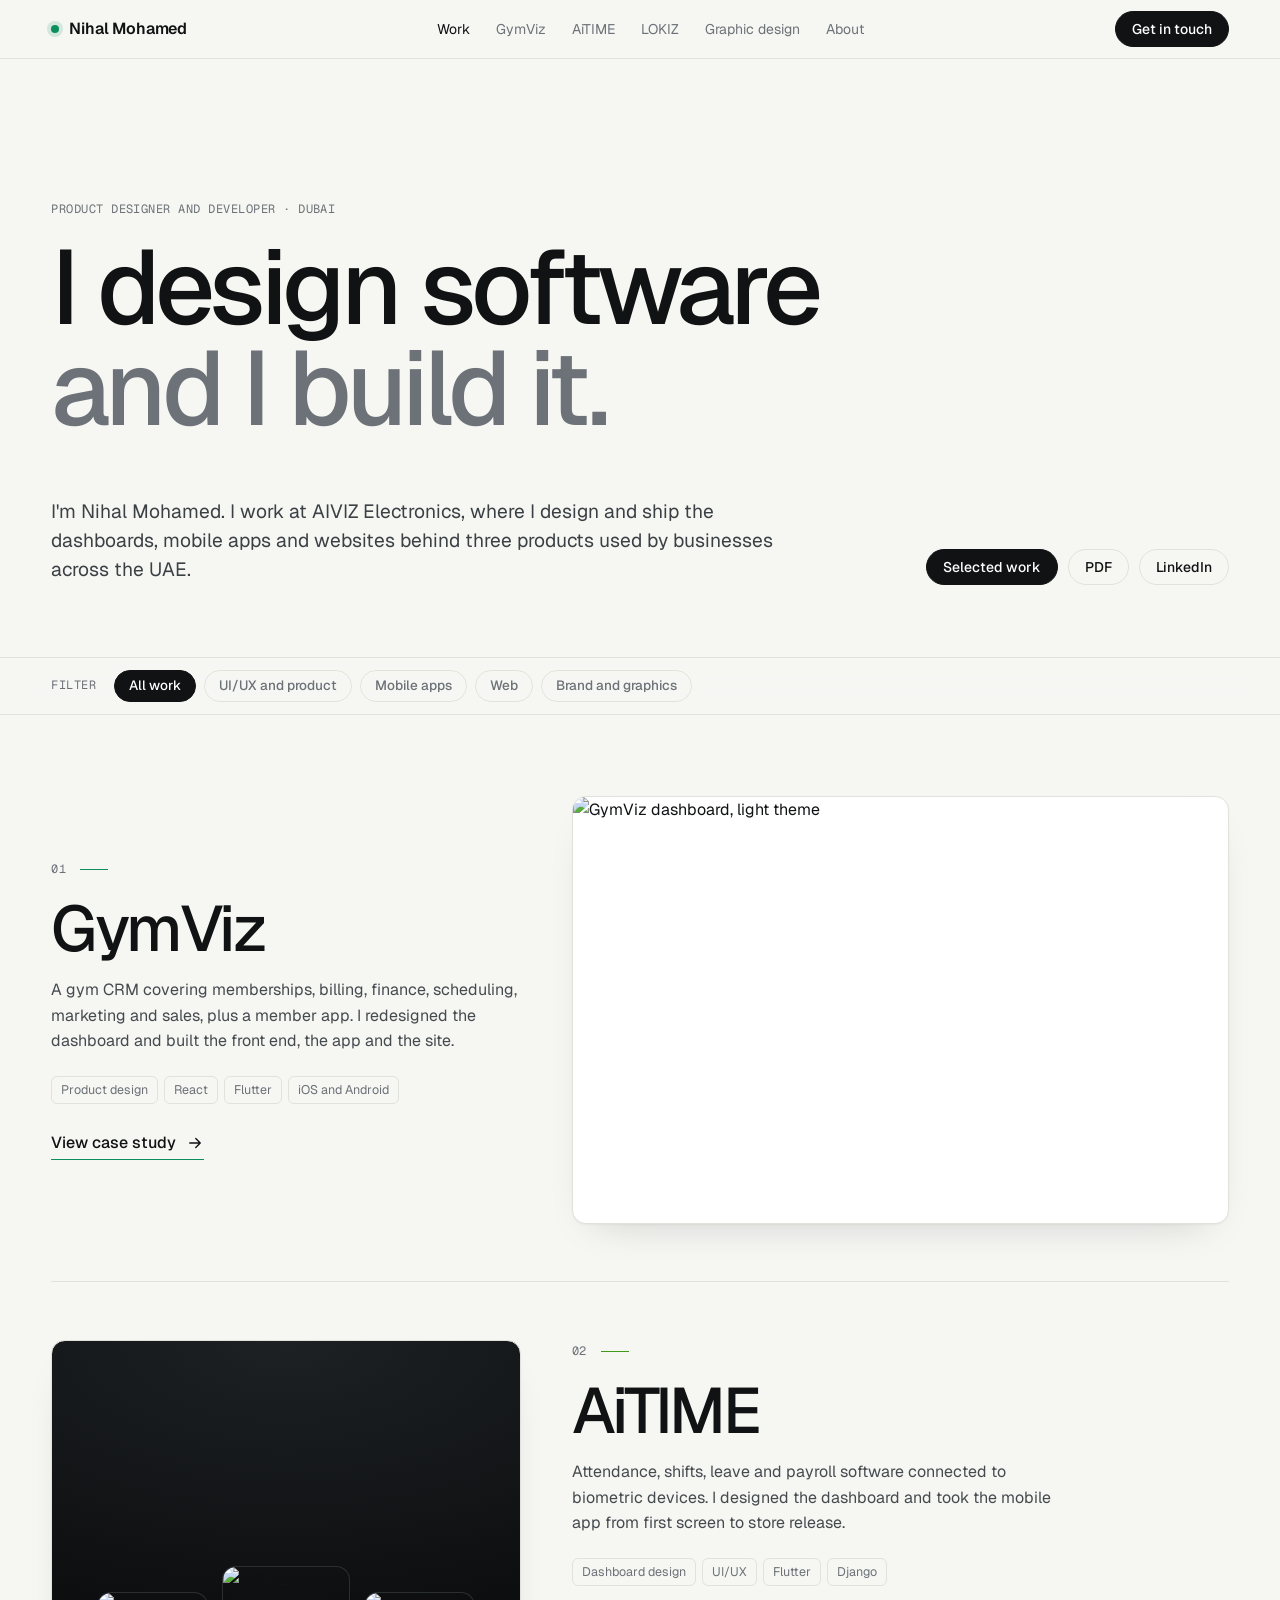
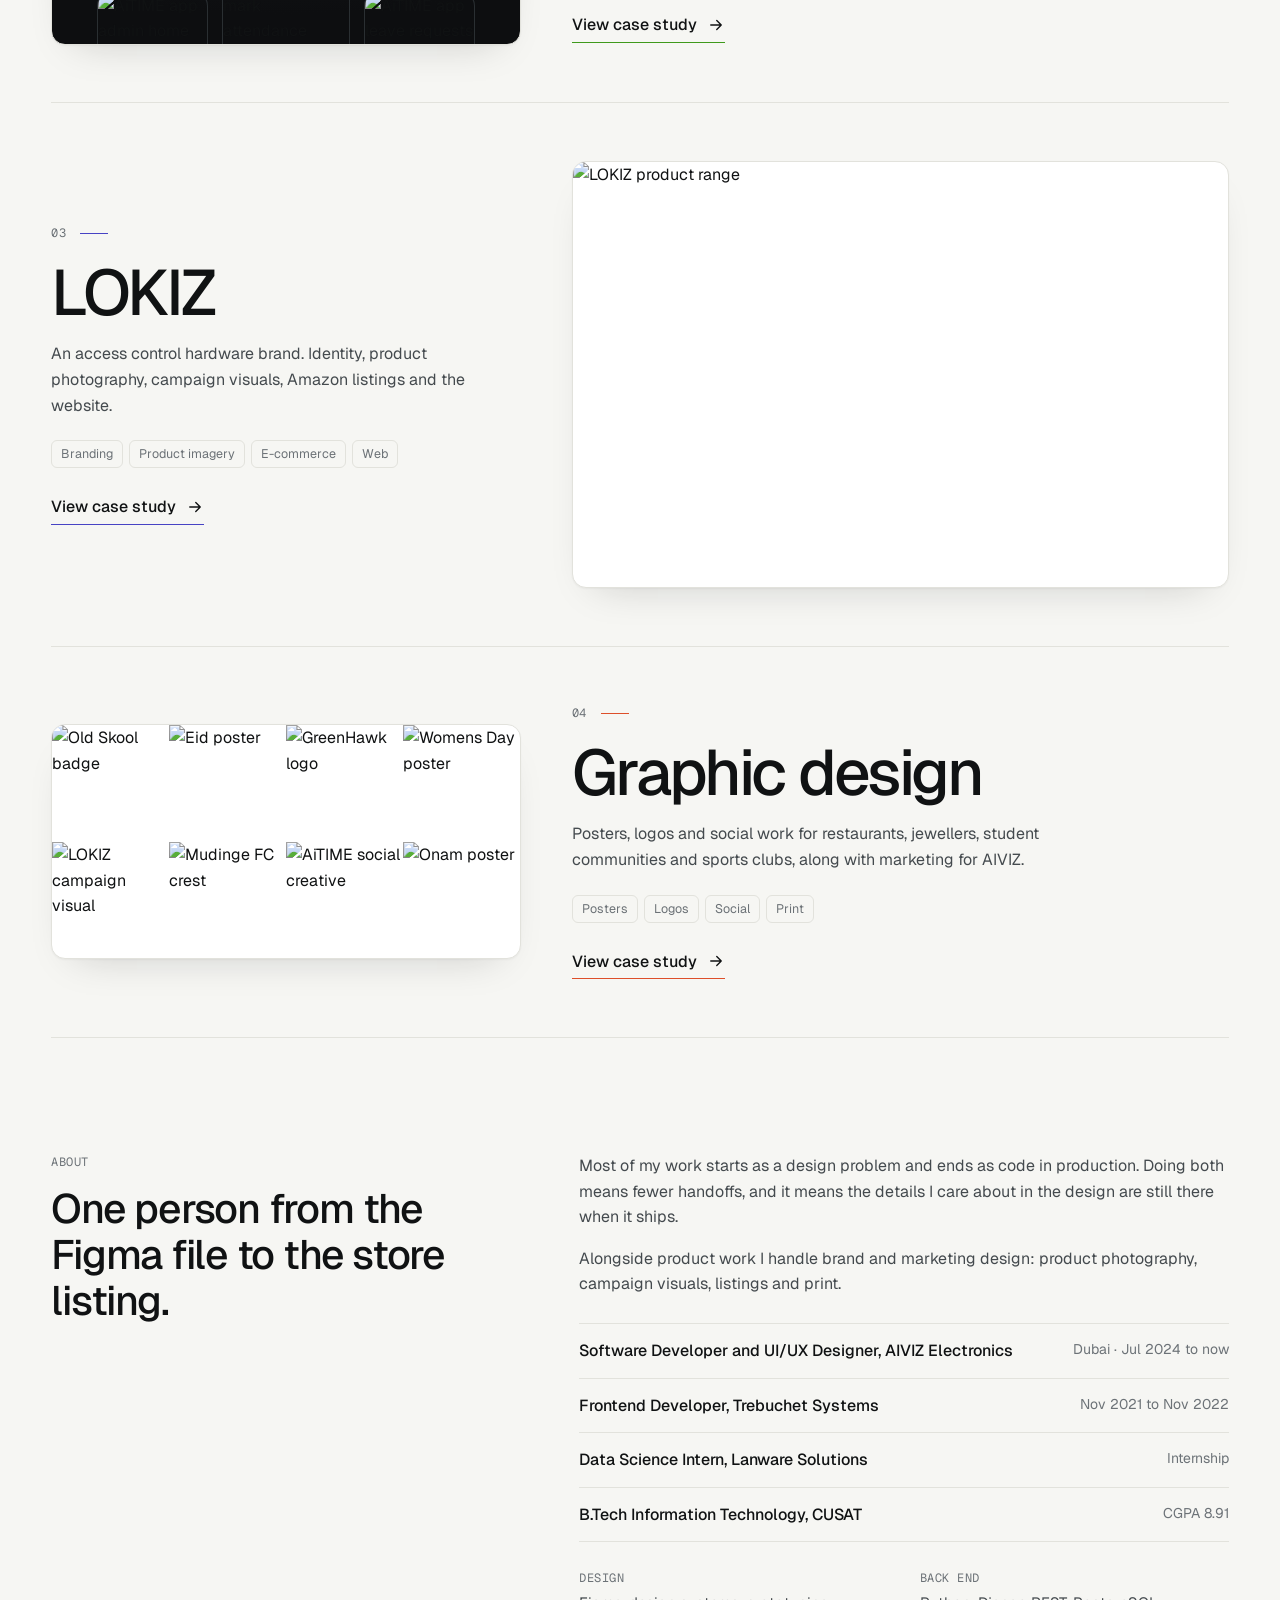
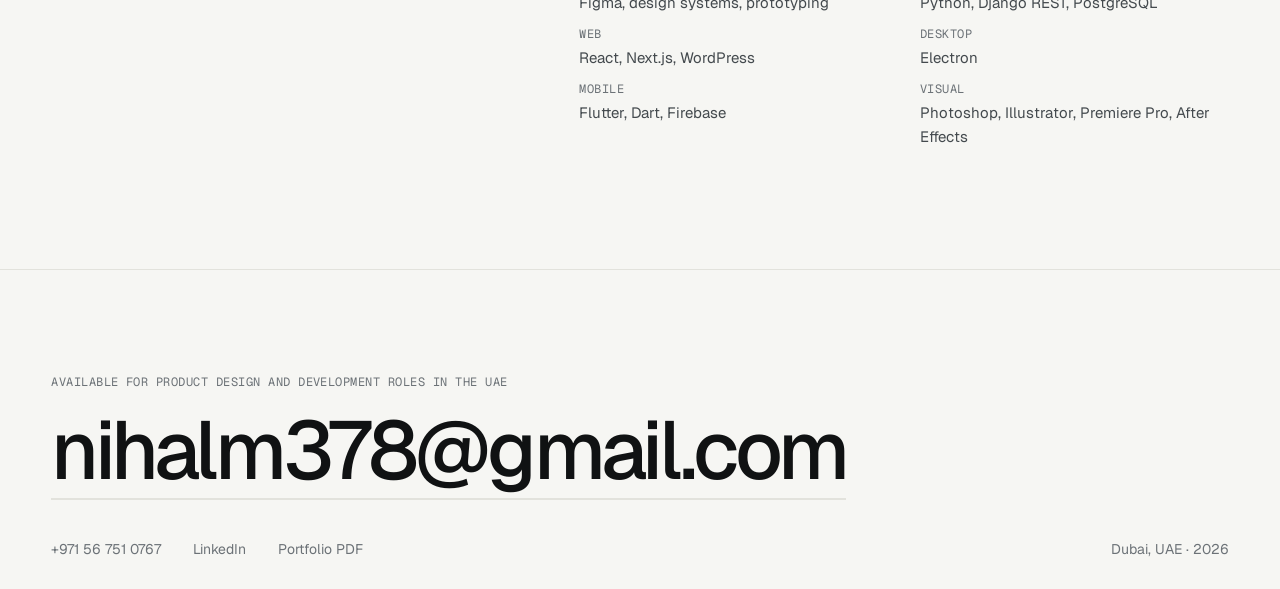
==== index.html @ e1b4756c "Add files via upload" ====
<!doctype html>
<html lang="en">
<head>
<meta charset="utf-8">
<meta name="viewport" content="width=device-width, initial-scale=1, viewport-fit=cover">
<title>Nihal Mohamed | Product designer and developer, Dubai</title>
<meta name="description" content="Nihal Mohamed designs and builds software in Dubai: web dashboards, mobile apps on the App Store and Google Play, websites and brand design.">
<meta name="theme-color" content="#f6f6f3">
<meta property="og:type" content="website">
<meta property="og:title" content="Nihal Mohamed | Product designer and developer, Dubai">
<meta property="og:description" content="Nihal Mohamed designs and builds software in Dubai: web dashboards, mobile apps on the App Store and Google Play, websites and brand design.">
<meta property="og:image" content="https://nihal-mohamed.netlify.app/img/gymviz-dashboard-dark.jpg">
<meta name="twitter:card" content="summary_large_image">
<link rel="icon" href="data:image/svg+xml,%3Csvg xmlns='http://www.w3.org/2000/svg' viewBox='0 0 32 32'%3E%3Crect width='32' height='32' rx='8' fill='%230b0c0d'/%3E%3Ccircle cx='16' cy='16' r='6' fill='%232fd08a'/%3E%3C/svg%3E">
<link rel="preconnect" href="https://fonts.googleapis.com">
<link rel="preconnect" href="https://fonts.gstatic.com" crossorigin>
<link href="https://fonts.googleapis.com/css2?family=Geist:wght@400;500;600&family=Geist+Mono:wght@400;500&display=swap" rel="stylesheet">
<link rel="stylesheet" href="style.css">
<style>:root{--pc:#0c8f5c}</style>
</head>
<body>
<header class="nav"><div class="wrap">
 <a class="me" href="index.html"><span class="dot"></span>Nihal Mohamed</a>
 <ul><li><a href="index.html" aria-current="page">Work</a></li><li><a href="gymviz.html">GymViz</a></li><li><a href="aitime.html">AiTIME</a></li><li><a href="lokiz.html">LOKIZ</a></li><li><a href="studio.html">Graphic design</a></li><li><a href="index.html#about">About</a></li></ul>
 <a class="pill solid" href="mailto:nihalm378@gmail.com">Get in touch</a>
</div></header>
<main>
<div class="wrap">
<section class="hero">
 <div class="mono">Product designer and developer · Dubai</div>
 <h1>I design software <span>and I build it.</span></h1>
 <div class="sub">
  <p>I'm Nihal Mohamed. I work at AIVIZ Electronics, where I design and ship the dashboards, mobile apps and websites behind three products used by businesses across the UAE.</p>
  <div class="cta"><a class="pill solid" href="#work">Selected work</a><a class="pill" href="Nihal_Mohamed_Portfolio.pdf">PDF</a><a class="pill" href="https://www.linkedin.com/in/nihal-mohamed-035715173" target="_blank" rel="noopener">LinkedIn</a></div>
 </div>
</section>
</div>
<div class="bar" id="work"><div class="wrap">
 <span class="mono">Filter</span>
 <button class="chip" data-f="all" aria-pressed="true">All work</button>
 <button class="chip" data-f="uiux" aria-pressed="false">UI/UX and product</button>
 <button class="chip" data-f="mobile" aria-pressed="false">Mobile apps</button>
 <button class="chip" data-f="web" aria-pressed="false">Web</button>
 <button class="chip" data-f="brand" aria-pressed="false">Brand and graphics</button>
</div></div>
<div class="wrap work">
<article class="proj rv" data-roles="uiux mobile web" style="--pc:#0c8f5c">
 <div class="txt">
  <div class="n"><span class="mono">01</span><i></i></div>
  <h2><a href="gymviz.html">GymViz</a></h2>
  <p>A gym CRM covering memberships, billing, finance, scheduling, marketing and sales, plus a member app. I redesigned the dashboard and built the front end, the app and the site.</p>
  <ul class="tags"><li>Product design</li><li>React</li><li>Flutter</li><li>iOS and Android</li></ul>
  <a class="go" href="gymviz.html">View case study <svg width="18" height="18" viewBox="0 0 24 24" fill="none" stroke="currentColor" stroke-width="1.8" stroke-linecap="round" stroke-linejoin="round" aria-hidden="true"><path d="M5 12h14M13 6l6 6-6 6"/></svg></a>
 </div>
 <a href="gymviz.html" aria-label="GymViz case study"><div class="thumb"><img src="img/gymviz-dashboard-light.jpg" alt="GymViz dashboard, light theme" loading="eager"></div></a>
</article>
<article class="proj rv" data-roles="uiux mobile web" style="--pc:#3f9a1c">
 <div class="txt">
  <div class="n"><span class="mono">02</span><i></i></div>
  <h2><a href="aitime.html">AiTIME</a></h2>
  <p>Attendance, shifts, leave and payroll software connected to biometric devices. I designed the dashboard and took the mobile app from first screen to store release.</p>
  <ul class="tags"><li>Dashboard design</li><li>UI/UX</li><li>Flutter</li><li>Django</li></ul>
  <a class="go" href="aitime.html">View case study <svg width="18" height="18" viewBox="0 0 24 24" fill="none" stroke="currentColor" stroke-width="1.8" stroke-linecap="round" stroke-linejoin="round" aria-hidden="true"><path d="M5 12h14M13 6l6 6-6 6"/></svg></a>
 </div>
 <a href="aitime.html" aria-label="AiTIME case study"><div class="thumb fan"><img src="img/aitime-app-home.jpg" alt="AiTIME app admin home" loading="lazy"><img src="img/aitime-app-punch.jpg" alt="AiTIME app mark attendance" loading="lazy"><img src="img/aitime-app-leave.jpg" alt="AiTIME app leave requests" loading="lazy"></div></a>
</article>
<article class="proj rv" data-roles="brand web" style="--pc:#4743c4">
 <div class="txt">
  <div class="n"><span class="mono">03</span><i></i></div>
  <h2><a href="lokiz.html">LOKIZ</a></h2>
  <p>An access control hardware brand. Identity, product photography, campaign visuals, Amazon listings and the website.</p>
  <ul class="tags"><li>Branding</li><li>Product imagery</li><li>E-commerce</li><li>Web</li></ul>
  <a class="go" href="lokiz.html">View case study <svg width="18" height="18" viewBox="0 0 24 24" fill="none" stroke="currentColor" stroke-width="1.8" stroke-linecap="round" stroke-linejoin="round" aria-hidden="true"><path d="M5 12h14M13 6l6 6-6 6"/></svg></a>
 </div>
 <a href="lokiz.html" aria-label="LOKIZ case study"><div class="thumb"><img src="img/lokiz-range.jpg" alt="LOKIZ product range" loading="lazy" style="object-position:center"></div></a>
</article>
<article class="proj rv" data-roles="brand" style="--pc:#dd4f2a">
 <div class="txt">
  <div class="n"><span class="mono">04</span><i></i></div>
  <h2><a href="studio.html">Graphic design</a></h2>
  <p>Posters, logos and social work for restaurants, jewellers, student communities and sports clubs, along with marketing for AIVIZ.</p>
  <ul class="tags"><li>Posters</li><li>Logos</li><li>Social</li><li>Print</li></ul>
  <a class="go" href="studio.html">View case study <svg width="18" height="18" viewBox="0 0 24 24" fill="none" stroke="currentColor" stroke-width="1.8" stroke-linecap="round" stroke-linejoin="round" aria-hidden="true"><path d="M5 12h14M13 6l6 6-6 6"/></svg></a>
 </div>
 <a href="studio.html" aria-label="Graphic design case study"><div class="thumb mosaic"><img src="img/p-oldskool.jpg" alt="Old Skool badge" loading="lazy"><img src="img/p-eid-broast.jpg" alt="Eid poster" loading="lazy"><img src="img/p-greenhawk.jpg" alt="GreenHawk logo" loading="lazy"><img src="img/p-womensday.jpg" alt="Womens Day poster" loading="lazy"><img src="img/p-lokiz-nextgen.jpg" alt="LOKIZ campaign visual" loading="lazy"><img src="img/p-mudinge.jpg" alt="Mudinge FC crest" loading="lazy"><img src="img/p-aitime-trend.jpg" alt="AiTIME social creative" loading="lazy"><img src="img/p-onam.jpg" alt="Onam poster" loading="lazy"></div></a>
</article>
</div>
<div class="wrap">
<section class="about" id="about">
 <div class="rv"><div class="mono">About</div><h3>One person from the Figma file to the store listing.</h3></div>
 <div class="rv">
  <p>Most of my work starts as a design problem and ends as code in production. Doing both means fewer handoffs, and it means the details I care about in the design are still there when it ships.</p>
  <p>Alongside product work I handle brand and marketing design: product photography, campaign visuals, listings and print.</p>
  <ul class="rows">
   <li><b>Software Developer and UI/UX Designer, AIVIZ Electronics</b><span>Dubai · Jul 2024 to now</span></li>
   <li><b>Frontend Developer, Trebuchet Systems</b><span>Nov 2021 to Nov 2022</span></li>
   <li><b>Data Science Intern, Lanware Solutions</b><span>Internship</span></li>
   <li><b>B.Tech Information Technology, CUSAT</b><span>CGPA 8.91</span></li>
  </ul>
  <ul class="stack">
   <li><span class="mono">Design</span>Figma, design systems, prototyping</li>
   <li><span class="mono">Web</span>React, Next.js, WordPress</li>
   <li><span class="mono">Mobile</span>Flutter, Dart, Firebase</li>
   <li><span class="mono">Back end</span>Python, Django REST, PostgreSQL</li>
   <li><span class="mono">Desktop</span>Electron</li>
   <li><span class="mono">Visual</span>Photoshop, Illustrator, Premiere Pro, After Effects</li>
  </ul>
 </div>
</section>
</div>
</main>
<footer class="foot" id="contact"><div class="wrap">
 <div class="mono">Available for product design and development roles in the UAE</div>
 <p style="margin:18px 0 0"><a class="big" href="mailto:nihalm378@gmail.com">nihalm378@gmail.com</a></p>
 <div class="meta">
  <a href="tel:+971567510767">+971 56 751 0767</a>
  <a href="https://www.linkedin.com/in/nihal-mohamed-035715173" target="_blank" rel="noopener">LinkedIn</a>
  <a href="Nihal_Mohamed_Portfolio.pdf">Portfolio PDF</a>
  <span>Dubai, UAE · <span id="yr">2026</span></span>
 </div>
</div></footer>
<script src="main.js" defer></script>
</body>
</html>
---- style.css ----
:root{--bg:#f6f6f3;--bg2:#ffffff;--line:#e2e2dc;--ink:#101213;--mute:#6c7277;--acc:#0c8f5c;--r:14px;--pad:clamp(18px,4vw,56px)}
*{box-sizing:border-box}
html{scroll-behavior:smooth;-webkit-text-size-adjust:100%}
body{margin:0;background:var(--bg);color:var(--ink);font:400 16px/1.6 "Geist",Inter,system-ui,-apple-system,"Segoe UI",Roboto,sans-serif;-webkit-font-smoothing:antialiased;text-rendering:optimizeLegibility}
img{display:block;max-width:100%;height:auto}
a{color:inherit;text-decoration:none}
::selection{background:var(--acc);color:#fff}
.mono{font-family:"Geist Mono",ui-monospace,SFMono-Regular,Menlo,monospace;font-size:12px;letter-spacing:.04em;text-transform:uppercase;color:var(--mute)}
.wrap{padding:0 var(--pad);max-width:1480px;margin:0 auto}
/* nav */
.nav{position:sticky;top:0;z-index:30;background:rgba(246,246,243,.86);backdrop-filter:saturate(140%) blur(14px);-webkit-backdrop-filter:saturate(140%) blur(14px);border-bottom:1px solid var(--line)}
.nav .wrap{display:flex;align-items:center;justify-content:space-between;height:58px;gap:16px}
.nav .me{font-weight:600;letter-spacing:-.01em;display:flex;align-items:center;gap:10px}
.dot{width:8px;height:8px;border-radius:50%;background:var(--acc);box-shadow:0 0 0 4px rgba(12,143,92,.14)}
.nav ul{display:flex;gap:26px;list-style:none;margin:0;padding:0;font-size:14px;color:var(--mute)}
.nav ul a:hover,.nav ul a[aria-current]{color:var(--ink)}
.pill{display:inline-flex;align-items:center;gap:8px;height:36px;padding:0 16px;border-radius:999px;border:1px solid var(--line);font-size:14px;font-weight:500;white-space:nowrap;transition:background .2s,border-color .2s,color .2s}
.pill:hover{border-color:var(--ink)}
.pill.solid{background:var(--ink);color:#fff;border-color:var(--ink)}
.pill.solid:hover{background:var(--acc);border-color:var(--acc)}
/* hero */
.hero{padding:clamp(56px,11vw,150px) 0 clamp(36px,6vw,72px)}
.hero h1{font-weight:500;font-size:clamp(40px,8.2vw,128px);line-height:.96;letter-spacing:-.045em;margin:18px 0 0;max-width:13ch}
.hero h1 span{color:var(--mute)}
.hero .sub{display:grid;grid-template-columns:1fr auto;gap:28px;align-items:end;margin-top:clamp(28px,5vw,60px)}
.hero p{font-size:clamp(17px,1.5vw,21px);line-height:1.5;max-width:56ch;margin:0;color:#3a4044}
.hero .cta{display:flex;gap:10px;flex-wrap:wrap}
/* filter */
.bar{border-top:1px solid var(--line);border-bottom:1px solid var(--line);position:sticky;top:58px;z-index:20;background:rgba(246,246,243,.92);backdrop-filter:blur(14px);-webkit-backdrop-filter:blur(14px)}
.bar .wrap{display:flex;gap:8px;align-items:center;height:56px;overflow-x:auto;scrollbar-width:none}
.bar .wrap::-webkit-scrollbar{display:none}
.bar .mono{margin-right:10px;white-space:nowrap}
.chip{font:500 13.5px/1 "Geist",Inter,sans-serif;color:var(--mute);background:transparent;border:1px solid var(--line);border-radius:999px;height:32px;padding:0 14px;cursor:pointer;white-space:nowrap;transition:all .2s}
.chip:hover{color:var(--ink)}
.chip[aria-pressed=true]{background:var(--ink);color:#fff;border-color:var(--ink)}
/* work list */
.work{padding-top:clamp(8px,2vw,24px)}
.proj{display:grid;grid-template-columns:minmax(0,5fr) minmax(0,7fr);gap:clamp(20px,4vw,64px);padding:clamp(28px,4.5vw,64px) 0;border-bottom:1px solid var(--line);align-items:center}
.proj:nth-child(even) .txt{order:2}
.proj .n{display:flex;gap:14px;align-items:center;margin-bottom:18px}
.proj .n i{width:28px;height:1px;background:var(--pc,var(--acc))}
.proj h2{font-weight:500;font-size:clamp(34px,5vw,76px);line-height:1;letter-spacing:-.04em;margin:0 0 16px}
.proj p{color:#444a4e;margin:0 0 22px;max-width:46ch}
.tags{display:flex;flex-wrap:wrap;gap:6px;margin:0 0 26px;padding:0;list-style:none}
.tags li{font-size:12.5px;color:var(--mute);border:1px solid var(--line);border-radius:6px;padding:3px 9px}
.go{display:inline-flex;align-items:center;gap:10px;font-weight:500;border-bottom:1px solid var(--pc,var(--acc));padding-bottom:4px}
.go svg{transition:transform .25s}
.proj:hover .go svg{transform:translateX(5px)}
.thumb{position:relative;border-radius:var(--r);overflow:hidden;background:var(--bg2);border:1px solid var(--line);box-shadow:0 1px 2px rgba(16,18,19,.04),0 18px 40px -24px rgba(16,18,19,.22);aspect-ratio:16/10.4}
.thumb img{width:100%;height:100%;object-fit:cover;object-position:top left;transition:transform .7s cubic-bezier(.2,.7,.2,1)}
.proj:hover .thumb img{transform:scale(1.025)}
.thumb.fan{display:flex;align-items:flex-end;justify-content:center;gap:3.5%;padding:7% 6% 0;background:radial-gradient(120% 90% at 50% 0%,#1d2124,#0d0e10)}
.thumb.fan img{width:27%;height:auto;object-fit:initial;border-radius:14px 14px 0 0;border:1px solid #2a2f32;border-bottom:0}
.thumb.fan img:nth-child(2){width:31%}
.thumb.mosaic{display:grid;grid-template-columns:repeat(4,1fr);gap:0;aspect-ratio:16/8}
.thumb.mosaic img{aspect-ratio:1;object-position:center}
/* about */
.about{display:grid;grid-template-columns:minmax(0,5fr) minmax(0,7fr);gap:clamp(24px,5vw,80px);padding:clamp(56px,9vw,130px) 0}
.about h3{font-weight:500;font-size:clamp(26px,3.2vw,44px);line-height:1.12;letter-spacing:-.03em;margin:14px 0 0}
.about p{color:#444a4e;margin:0 0 16px;max-width:60ch}
.rows{margin:26px 0 0;padding:0;list-style:none;border-top:1px solid var(--line)}
.rows li{display:grid;grid-template-columns:1fr auto;gap:16px;padding:14px 0;border-bottom:1px solid var(--line)}
.rows b{font-weight:500}
.rows span{color:var(--mute);font-size:14px;text-align:right}
.stack{columns:2;column-gap:32px;margin:22px 0 0;padding:0;list-style:none;color:#444a4e;font-size:15px}
.stack li{break-inside:avoid;padding:5px 0}
.stack .mono{display:block;margin-bottom:2px}
/* footer */
.foot{border-top:1px solid var(--line);padding:clamp(48px,8vw,110px) 0 28px}
.foot .big{font-weight:500;font-size:clamp(30px,6.4vw,104px);letter-spacing:-.045em;line-height:1;display:inline-block;border-bottom:2px solid var(--line);padding-bottom:.08em;transition:border-color .25s,color .25s;overflow-wrap:anywhere}
.foot .big:hover{border-color:var(--acc);color:var(--acc)}
.foot .meta{display:flex;flex-wrap:wrap;gap:12px 32px;margin-top:38px;color:var(--mute);font-size:14px}
.foot .meta a:hover{color:var(--ink)}
.foot .meta span:last-child{margin-left:auto}
/* case */
.chead{padding:clamp(40px,7vw,96px) 0 clamp(28px,4vw,48px)}
.back{display:inline-flex;gap:8px;align-items:center;color:var(--mute);font-size:14px;margin-bottom:clamp(24px,4vw,48px)}
.back:hover{color:var(--ink)}
.chead h1{font-weight:500;font-size:clamp(48px,11vw,176px);line-height:.92;letter-spacing:-.055em;margin:14px 0 0}
.chead .lede{font-size:clamp(18px,1.8vw,26px);line-height:1.4;max-width:44ch;margin:clamp(20px,3vw,36px) 0 0;color:#2b3033;letter-spacing:-.01em}
.facts{display:grid;grid-template-columns:repeat(4,minmax(0,1fr));gap:0;border-top:1px solid var(--line);border-bottom:1px solid var(--line);margin-top:clamp(28px,4vw,56px)}
.facts div{padding:18px 20px 20px 0}
.facts div+div{padding-left:20px;border-left:1px solid var(--line)}
.facts dd{margin:6px 0 0;font-size:15px}
.facts a{border-bottom:1px solid var(--pc,var(--acc))}
.full{margin:clamp(20px,3vw,40px) 0}
.frame{border-radius:var(--r);overflow:hidden;border:1px solid var(--line);background:var(--bg2);box-shadow:0 1px 2px rgba(16,18,19,.04),0 22px 48px -30px rgba(16,18,19,.25)}
.frame .chrome{height:34px;display:flex;align-items:center;gap:6px;padding:0 14px;border-bottom:1px solid var(--line);background:#f1f1ed}
.frame .chrome i{width:9px;height:9px;border-radius:50%;background:#d3d3cd}
.frame .chrome span{margin-left:10px;font-size:11px;color:#8a9095;font-family:"Geist Mono",ui-monospace,monospace}
.frame img{width:100%}
.cap{color:var(--mute);font-size:13.5px;margin:10px 2px 0;max-width:70ch}
.g2{display:grid;grid-template-columns:1fr 1fr;gap:clamp(12px,1.6vw,22px);margin:clamp(12px,1.6vw,22px) 0}
.g3{display:grid;grid-template-columns:repeat(3,1fr);gap:clamp(12px,1.6vw,22px);margin:clamp(12px,1.6vw,22px) 0}
.sec{display:grid;grid-template-columns:minmax(0,4fr) minmax(0,8fr);gap:clamp(20px,5vw,80px);padding:clamp(40px,6vw,88px) 0;border-top:1px solid var(--line);margin-top:clamp(28px,4vw,56px)}
.sec h2{font-weight:500;font-size:clamp(24px,2.8vw,40px);line-height:1.1;letter-spacing:-.03em;margin:12px 0 0}
.sec p{color:#444a4e;margin:0 0 14px;max-width:62ch;font-size:17px}
.sec ul{margin:8px 0 0;padding:0;list-style:none}
.sec li{padding:12px 0;border-top:1px solid var(--line);color:#2f3437;display:grid;grid-template-columns:34px 1fr}
.sec li .mono{padding-top:5px;color:var(--pc,var(--acc))}
.phones{display:grid;grid-auto-flow:column;grid-auto-columns:minmax(0,1fr);gap:clamp(12px,1.8vw,26px);padding:clamp(24px,4vw,64px) clamp(16px,5vw,90px);border-radius:var(--r);border:1px solid #1d2023;background:radial-gradient(90% 120% at 50% 0%,#191c1f 0%,#0d0e10 70%)}
.phones figure{margin:0}
.phones img{border-radius:clamp(14px,2vw,28px);border:1px solid #2b3033;width:100%}
.phones figcaption{text-align:center;margin-top:12px;color:#8d9498}
.masonry{columns:4;column-gap:clamp(10px,1.4vw,18px)}
.masonry img{width:100%;border-radius:10px;margin:0 0 clamp(10px,1.4vw,18px);border:1px solid var(--line);break-inside:avoid}
.zoom{cursor:zoom-in}
.next{display:block;border-top:1px solid var(--line);margin-top:clamp(48px,7vw,110px);padding:clamp(36px,6vw,84px) 0}
.next .t{font-weight:500;font-size:clamp(40px,9vw,140px);letter-spacing:-.05em;line-height:.95;display:flex;align-items:center;gap:.25em;transition:color .25s}
.next:hover .t{color:var(--pc,var(--acc))}
.next svg{width:.6em;height:.6em;transition:transform .3s}
.next:hover svg{transform:translateX(.12em)}
.lb{position:fixed;inset:0;background:rgba(5,6,7,.95);display:none;place-items:center;z-index:60;padding:3vmin;cursor:zoom-out}
.lb.on{display:grid}
.lb img{max-width:100%;max-height:94vh;border-radius:8px}
.rv{opacity:0;transform:translateY(18px);transition:opacity .7s ease,transform .7s cubic-bezier(.2,.7,.2,1)}
.rv.in{opacity:1;transform:none}
[hidden]{display:none!important}
@media (prefers-reduced-motion:reduce){.rv{opacity:1;transform:none;transition:none}html{scroll-behavior:auto}}
@media (max-width:1000px){
 .masonry{columns:3}
 .facts{grid-template-columns:1fr 1fr}
 .facts div:nth-child(3){padding-left:0;border-left:0}
 .facts div:nth-child(n+3){border-top:1px solid var(--line)}
}
@media (max-width:820px){
 .nav ul{display:none}
 .hero .sub{grid-template-columns:1fr}
 .proj,.about,.sec{grid-template-columns:1fr}
 .proj:nth-child(even) .txt{order:0}
 .proj>a{order:-1}
 .g2,.g3{grid-template-columns:1fr}
 .phones{grid-auto-flow:column;grid-auto-columns:62%;overflow-x:auto;scroll-snap-type:x mandatory;padding:22px 18px;-webkit-overflow-scrolling:touch}
 .phones figure{scroll-snap-align:center}
 .masonry{columns:2}
 .foot .meta span:last-child{margin-left:0;width:100%}
 .stack{columns:1}
}
@media (max-width:420px){.rows li{grid-template-columns:1fr}.rows span{text-align:left}.facts{grid-template-columns:1fr}.facts div+div{padding-left:0;border-left:0;border-top:1px solid var(--line)}}
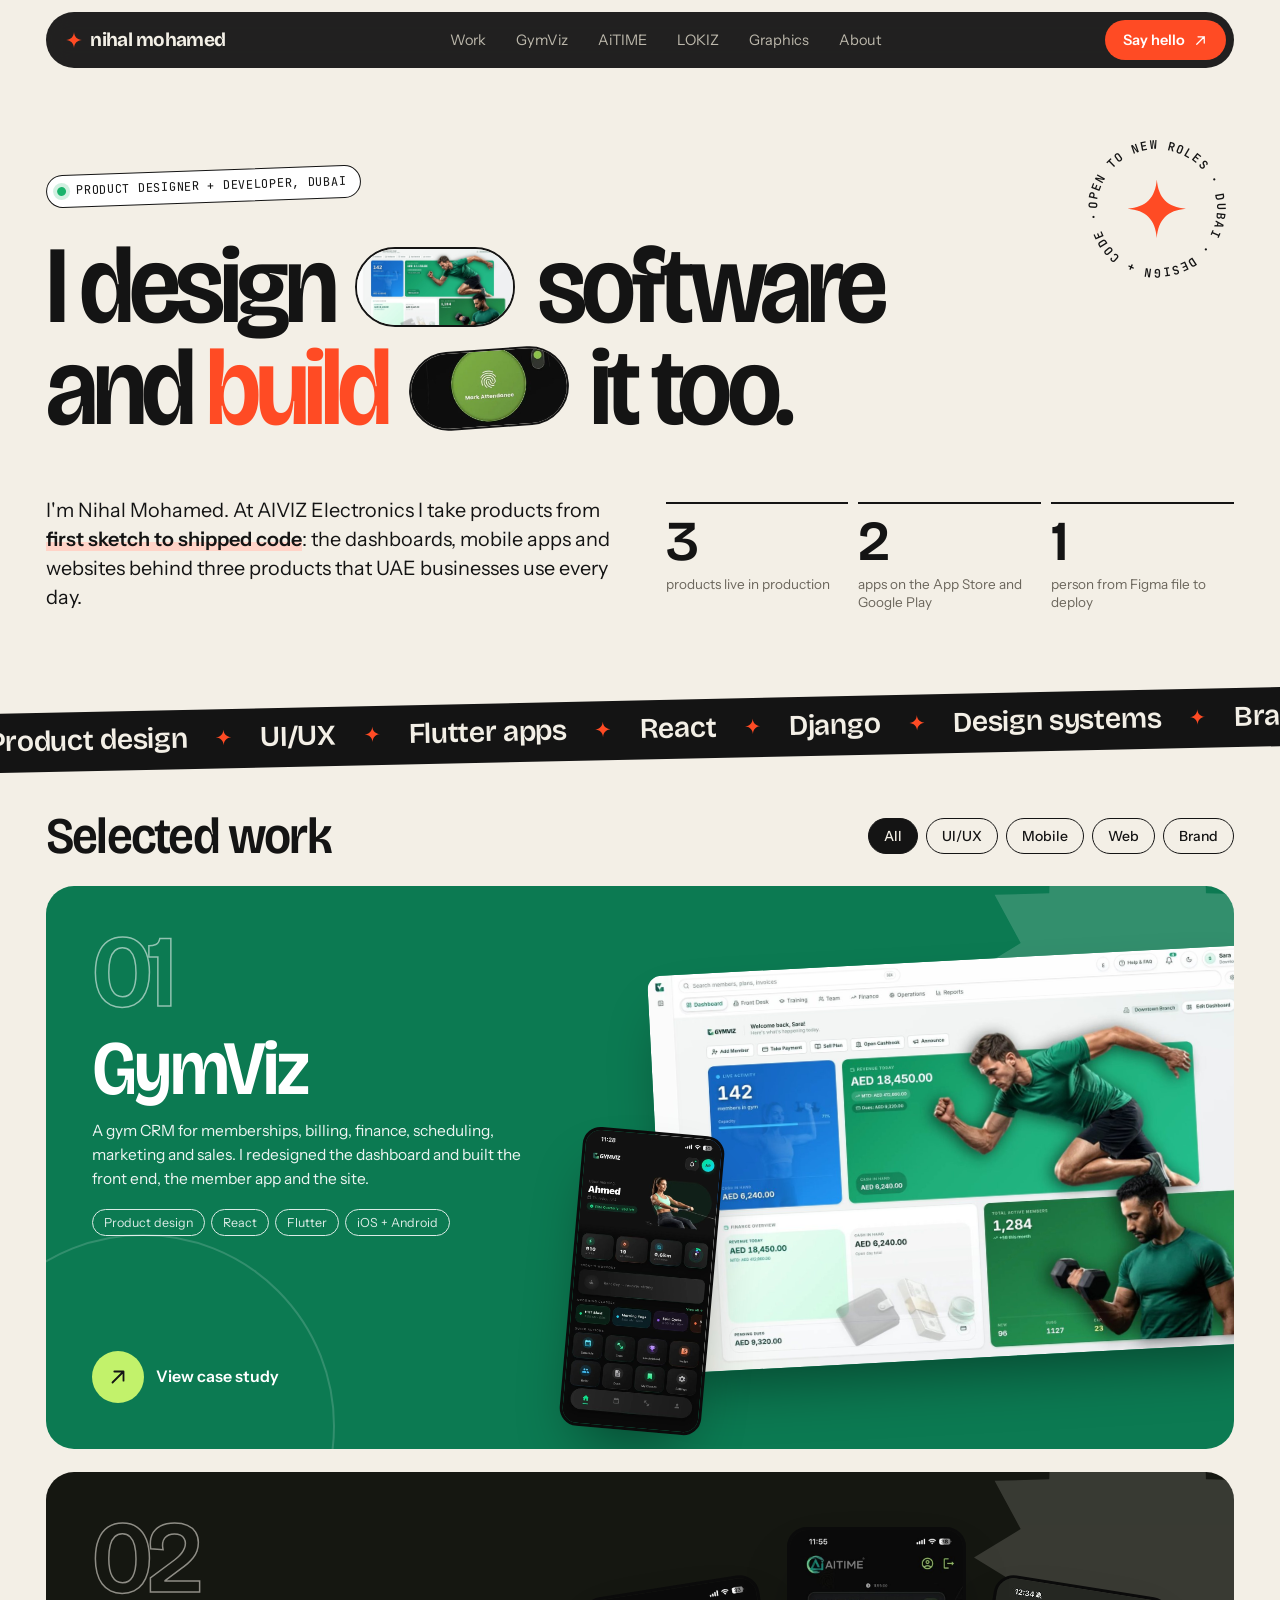
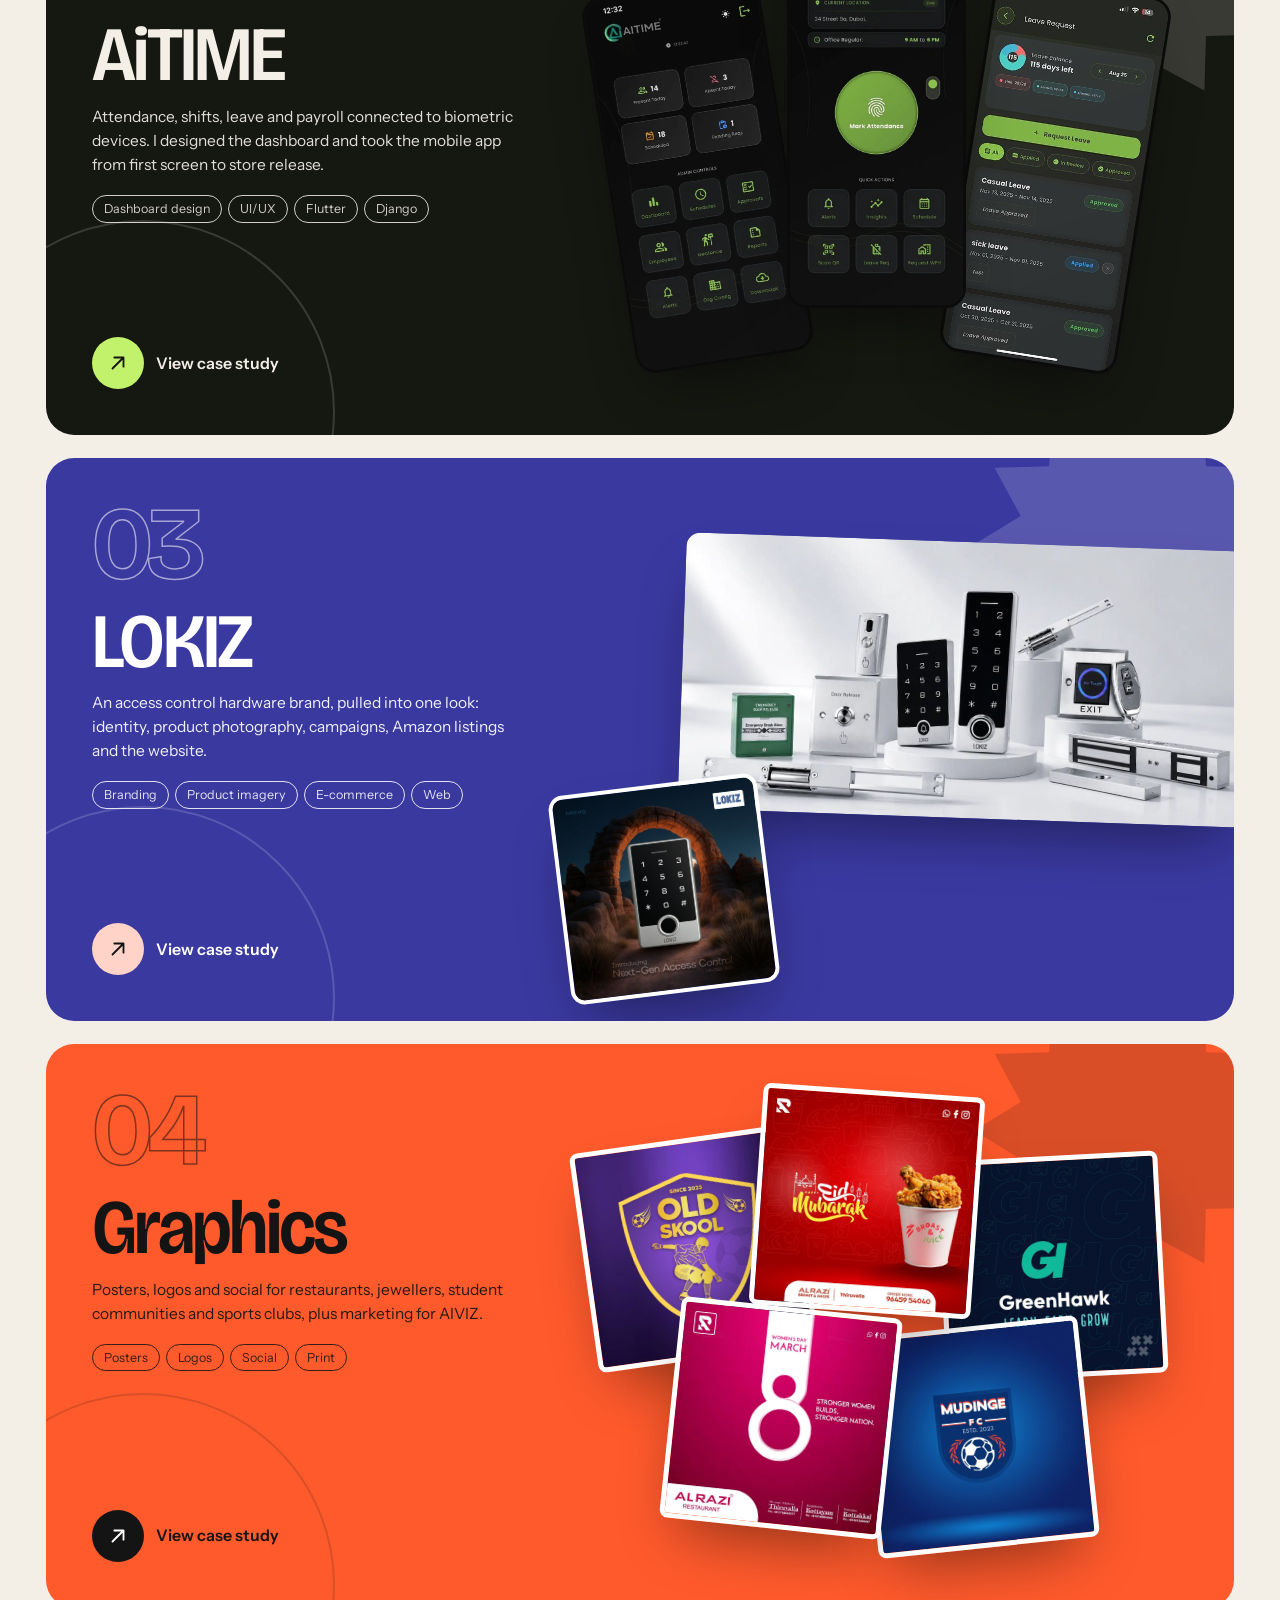
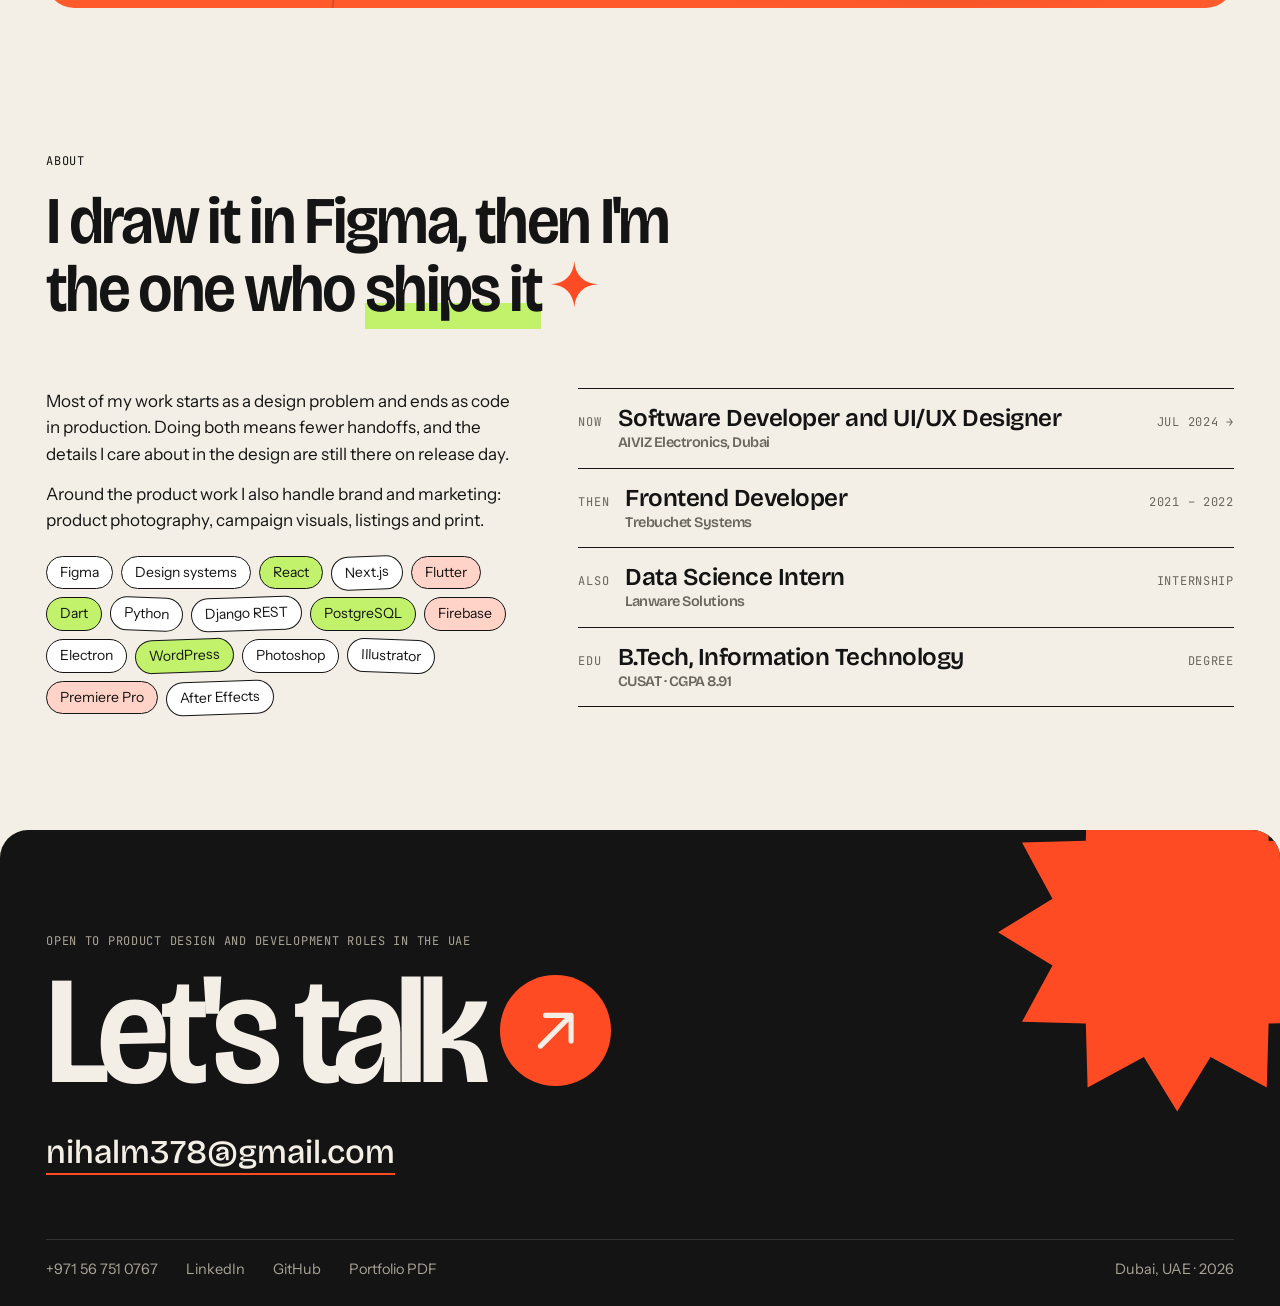
==== commit 28d84cde: "Redesign: light theme, case study pages, new PDF" ====
--- a/index.html
+++ b/index.html
@@ -3,118 +3,97 @@
 <head>
 <meta charset="utf-8">
 <meta name="viewport" content="width=device-width, initial-scale=1, viewport-fit=cover">
-<title>Nihal Mohamed | Product designer and developer, Dubai</title>
+<title>Nihal Mohamed · Product designer and developer, Dubai</title>
 <meta name="description" content="Nihal Mohamed designs and builds software in Dubai: web dashboards, mobile apps on the App Store and Google Play, websites and brand design.">
-<meta name="theme-color" content="#f6f6f3">
+<meta name="theme-color" content="#f3efe6">
 <meta property="og:type" content="website">
-<meta property="og:title" content="Nihal Mohamed | Product designer and developer, Dubai">
+<meta property="og:title" content="Nihal Mohamed · Product designer and developer, Dubai">
 <meta property="og:description" content="Nihal Mohamed designs and builds software in Dubai: web dashboards, mobile apps on the App Store and Google Play, websites and brand design.">
-<meta property="og:image" content="https://nihal-mohamed.netlify.app/img/gymviz-dashboard-dark.jpg">
+<meta property="og:image" content="https://nihal-mohamed.netlify.app/img/gymviz-dashboard-light.jpg">
 <meta name="twitter:card" content="summary_large_image">
-<link rel="icon" href="data:image/svg+xml,%3Csvg xmlns='http://www.w3.org/2000/svg' viewBox='0 0 32 32'%3E%3Crect width='32' height='32' rx='8' fill='%230b0c0d'/%3E%3Ccircle cx='16' cy='16' r='6' fill='%232fd08a'/%3E%3C/svg%3E">
+<link rel="icon" href="data:image/svg+xml,%3Csvg xmlns='http://www.w3.org/2000/svg' viewBox='0 0 100 100'%3E%3Crect width='100' height='100' rx='26' fill='%23141414'/%3E%3Cpath d='M50 16C52 38 62 48 84 50C62 52 52 62 50 84C48 62 38 52 16 50C38 48 48 38 50 16Z' fill='%23ff4b24'/%3E%3C/svg%3E">
 <link rel="preconnect" href="https://fonts.googleapis.com">
 <link rel="preconnect" href="https://fonts.gstatic.com" crossorigin>
-<link href="https://fonts.googleapis.com/css2?family=Geist:wght@400;500;600&family=Geist+Mono:wght@400;500&display=swap" rel="stylesheet">
+<link href="https://fonts.googleapis.com/css2?family=Bricolage+Grotesque:opsz,wdth,wght@12..96,75..100,400..800&family=Instrument+Sans:wght@400;500;600&family=JetBrains+Mono:wght@500;600&display=swap" rel="stylesheet">
 <link rel="stylesheet" href="style.css">
-<style>:root{--pc:#0c8f5c}</style>
 </head>
 <body>
-<header class="nav"><div class="wrap">
- <a class="me" href="index.html"><span class="dot"></span>Nihal Mohamed</a>
- <ul><li><a href="index.html" aria-current="page">Work</a></li><li><a href="gymviz.html">GymViz</a></li><li><a href="aitime.html">AiTIME</a></li><li><a href="lokiz.html">LOKIZ</a></li><li><a href="studio.html">Graphic design</a></li><li><a href="index.html#about">About</a></li></ul>
- <a class="pill solid" href="mailto:nihalm378@gmail.com">Get in touch</a>
+<header class="nav"><div class="in">
+ <a class="logo" href="index.html"><svg class="spark" viewBox="0 0 100 100" aria-hidden="true"><path d="M50 0C52 30 70 48 100 50C70 52 52 70 50 100C48 70 30 52 0 50C30 48 48 30 50 0Z" fill="currentColor"/></svg>nihal mohamed</a>
+ <ul><li><a href="index.html#work">Work</a></li><li><a href="gymviz.html">GymViz</a></li><li><a href="aitime.html">AiTIME</a></li><li><a href="lokiz.html">LOKIZ</a></li><li><a href="studio.html">Graphics</a></li><li><a href="index.html#about">About</a></li></ul>
+ <a class="cta" href="mailto:nihalm378@gmail.com">Say hello <svg viewBox="0 0 24 24" fill="none" stroke="currentColor" stroke-width="2" stroke-linecap="round" stroke-linejoin="round" aria-hidden="true"><path d="M6 18L18 6M8 6h10v10"/></svg></a>
 </div></header>
 <main>
 <div class="wrap">
 <section class="hero">
- <div class="mono">Product designer and developer · Dubai</div>
- <h1>I design software <span>and I build it.</span></h1>
- <div class="sub">
-  <p>I'm Nihal Mohamed. I work at AIVIZ Electronics, where I design and ship the dashboards, mobile apps and websites behind three products used by businesses across the UAE.</p>
-  <div class="cta"><a class="pill solid" href="#work">Selected work</a><a class="pill" href="Nihal_Mohamed_Portfolio.pdf">PDF</a><a class="pill" href="https://www.linkedin.com/in/nihal-mohamed-035715173" target="_blank" rel="noopener">LinkedIn</a></div>
+ <svg class="badge" viewBox="0 0 200 200" aria-hidden="true"><defs><path id="c" d="M100,100 m-78,0 a78,78 0 1,1 156,0 a78,78 0 1,1 -156,0"/></defs><g class="spin"><text><textPath href="#c" startOffset="0">OPEN TO NEW ROLES · DUBAI · DESIGN + CODE · </textPath></text></g><path d="M100 62C102 86 114 98 138 100C114 102 102 114 100 138C98 114 86 102 62 100C86 98 98 86 100 62Z" fill="currentColor"/></svg>
+ <span class="kick mono"><i></i>Product designer + developer, Dubai</span>
+ <h1><span class="ln">I design <span class="ip"><img src="img/gymviz-dashboard-light.jpg" alt=""></span> software</span><span class="ln">and <em>build</em> <span class="ip b"><img src="img/aitime-app-punch.jpg" alt=""></span> it too.</span></h1>
+ <div class="row">
+  <p>I'm Nihal Mohamed. At AIVIZ Electronics I take products from <b>first sketch to shipped code</b>: the dashboards, mobile apps and websites behind three products that UAE businesses use every day.</p>
+  <div class="nums">
+   <div><strong>3</strong><span>products live in production</span></div>
+   <div><strong>2</strong><span>apps on the App Store and Google Play</span></div>
+   <div><strong>1</strong><span>person from Figma file to deploy</span></div>
+  </div>
  </div>
 </section>
 </div>
-<div class="bar" id="work"><div class="wrap">
- <span class="mono">Filter</span>
- <button class="chip" data-f="all" aria-pressed="true">All work</button>
- <button class="chip" data-f="uiux" aria-pressed="false">UI/UX and product</button>
- <button class="chip" data-f="mobile" aria-pressed="false">Mobile apps</button>
- <button class="chip" data-f="web" aria-pressed="false">Web</button>
- <button class="chip" data-f="brand" aria-pressed="false">Brand and graphics</button>
-</div></div>
-<div class="wrap work">
-<article class="proj rv" data-roles="uiux mobile web" style="--pc:#0c8f5c">
- <div class="txt">
-  <div class="n"><span class="mono">01</span><i></i></div>
-  <h2><a href="gymviz.html">GymViz</a></h2>
-  <p>A gym CRM covering memberships, billing, finance, scheduling, marketing and sales, plus a member app. I redesigned the dashboard and built the front end, the app and the site.</p>
-  <ul class="tags"><li>Product design</li><li>React</li><li>Flutter</li><li>iOS and Android</li></ul>
-  <a class="go" href="gymviz.html">View case study <svg width="18" height="18" viewBox="0 0 24 24" fill="none" stroke="currentColor" stroke-width="1.8" stroke-linecap="round" stroke-linejoin="round" aria-hidden="true"><path d="M5 12h14M13 6l6 6-6 6"/></svg></a>
+<div class="mq" aria-hidden="true"><div><span>Product design</span><svg class="spark" viewBox="0 0 100 100" aria-hidden="true"><path d="M50 0C52 30 70 48 100 50C70 52 52 70 50 100C48 70 30 52 0 50C30 48 48 30 50 0Z" fill="currentColor"/></svg><span>UI/UX</span><svg class="spark" viewBox="0 0 100 100" aria-hidden="true"><path d="M50 0C52 30 70 48 100 50C70 52 52 70 50 100C48 70 30 52 0 50C30 48 48 30 50 0Z" fill="currentColor"/></svg><span>Flutter apps</span><svg class="spark" viewBox="0 0 100 100" aria-hidden="true"><path d="M50 0C52 30 70 48 100 50C70 52 52 70 50 100C48 70 30 52 0 50C30 48 48 30 50 0Z" fill="currentColor"/></svg><span>React</span><svg class="spark" viewBox="0 0 100 100" aria-hidden="true"><path d="M50 0C52 30 70 48 100 50C70 52 52 70 50 100C48 70 30 52 0 50C30 48 48 30 50 0Z" fill="currentColor"/></svg><span>Django</span><svg class="spark" viewBox="0 0 100 100" aria-hidden="true"><path d="M50 0C52 30 70 48 100 50C70 52 52 70 50 100C48 70 30 52 0 50C30 48 48 30 50 0Z" fill="currentColor"/></svg><span>Design systems</span><svg class="spark" viewBox="0 0 100 100" aria-hidden="true"><path d="M50 0C52 30 70 48 100 50C70 52 52 70 50 100C48 70 30 52 0 50C30 48 48 30 50 0Z" fill="currentColor"/></svg><span>Branding</span><svg class="spark" viewBox="0 0 100 100" aria-hidden="true"><path d="M50 0C52 30 70 48 100 50C70 52 52 70 50 100C48 70 30 52 0 50C30 48 48 30 50 0Z" fill="currentColor"/></svg><span>Product imagery</span><svg class="spark" viewBox="0 0 100 100" aria-hidden="true"><path d="M50 0C52 30 70 48 100 50C70 52 52 70 50 100C48 70 30 52 0 50C30 48 48 30 50 0Z" fill="currentColor"/></svg><span>Product design</span><svg class="spark" viewBox="0 0 100 100" aria-hidden="true"><path d="M50 0C52 30 70 48 100 50C70 52 52 70 50 100C48 70 30 52 0 50C30 48 48 30 50 0Z" fill="currentColor"/></svg><span>UI/UX</span><svg class="spark" viewBox="0 0 100 100" aria-hidden="true"><path d="M50 0C52 30 70 48 100 50C70 52 52 70 50 100C48 70 30 52 0 50C30 48 48 30 50 0Z" fill="currentColor"/></svg><span>Flutter apps</span><svg class="spark" viewBox="0 0 100 100" aria-hidden="true"><path d="M50 0C52 30 70 48 100 50C70 52 52 70 50 100C48 70 30 52 0 50C30 48 48 30 50 0Z" fill="currentColor"/></svg><span>React</span><svg class="spark" viewBox="0 0 100 100" aria-hidden="true"><path d="M50 0C52 30 70 48 100 50C70 52 52 70 50 100C48 70 30 52 0 50C30 48 48 30 50 0Z" fill="currentColor"/></svg><span>Django</span><svg class="spark" viewBox="0 0 100 100" aria-hidden="true"><path d="M50 0C52 30 70 48 100 50C70 52 52 70 50 100C48 70 30 52 0 50C30 48 48 30 50 0Z" fill="currentColor"/></svg><span>Design systems</span><svg class="spark" viewBox="0 0 100 100" aria-hidden="true"><path d="M50 0C52 30 70 48 100 50C70 52 52 70 50 100C48 70 30 52 0 50C30 48 48 30 50 0Z" fill="currentColor"/></svg><span>Branding</span><svg class="spark" viewBox="0 0 100 100" aria-hidden="true"><path d="M50 0C52 30 70 48 100 50C70 52 52 70 50 100C48 70 30 52 0 50C30 48 48 30 50 0Z" fill="currentColor"/></svg><span>Product imagery</span><svg class="spark" viewBox="0 0 100 100" aria-hidden="true"><path d="M50 0C52 30 70 48 100 50C70 52 52 70 50 100C48 70 30 52 0 50C30 48 48 30 50 0Z" fill="currentColor"/></svg></div></div>
+<div class="wrap" id="work">
+ <div class="bar">
+  <h2>Selected work</h2>
+  <button class="chip" data-f="all" aria-pressed="true">All</button>
+  <button class="chip" data-f="uiux" aria-pressed="false">UI/UX</button>
+  <button class="chip" data-f="mobile" aria-pressed="false">Mobile</button>
+  <button class="chip" data-f="web" aria-pressed="false">Web</button>
+  <button class="chip" data-f="brand" aria-pressed="false">Brand</button>
  </div>
- <a href="gymviz.html" aria-label="GymViz case study"><div class="thumb"><img src="img/gymviz-dashboard-light.jpg" alt="GymViz dashboard, light theme" loading="eager"></div></a>
-</article>
-<article class="proj rv" data-roles="uiux mobile web" style="--pc:#3f9a1c">
- <div class="txt">
-  <div class="n"><span class="mono">02</span><i></i></div>
-  <h2><a href="aitime.html">AiTIME</a></h2>
-  <p>Attendance, shifts, leave and payroll software connected to biometric devices. I designed the dashboard and took the mobile app from first screen to store release.</p>
-  <ul class="tags"><li>Dashboard design</li><li>UI/UX</li><li>Flutter</li><li>Django</li></ul>
-  <a class="go" href="aitime.html">View case study <svg width="18" height="18" viewBox="0 0 24 24" fill="none" stroke="currentColor" stroke-width="1.8" stroke-linecap="round" stroke-linejoin="round" aria-hidden="true"><path d="M5 12h14M13 6l6 6-6 6"/></svg></a>
- </div>
- <a href="aitime.html" aria-label="AiTIME case study"><div class="thumb fan"><img src="img/aitime-app-home.jpg" alt="AiTIME app admin home" loading="lazy"><img src="img/aitime-app-punch.jpg" alt="AiTIME app mark attendance" loading="lazy"><img src="img/aitime-app-leave.jpg" alt="AiTIME app leave requests" loading="lazy"></div></a>
-</article>
-<article class="proj rv" data-roles="brand web" style="--pc:#4743c4">
- <div class="txt">
-  <div class="n"><span class="mono">03</span><i></i></div>
-  <h2><a href="lokiz.html">LOKIZ</a></h2>
-  <p>An access control hardware brand. Identity, product photography, campaign visuals, Amazon listings and the website.</p>
-  <ul class="tags"><li>Branding</li><li>Product imagery</li><li>E-commerce</li><li>Web</li></ul>
-  <a class="go" href="lokiz.html">View case study <svg width="18" height="18" viewBox="0 0 24 24" fill="none" stroke="currentColor" stroke-width="1.8" stroke-linecap="round" stroke-linejoin="round" aria-hidden="true"><path d="M5 12h14M13 6l6 6-6 6"/></svg></a>
- </div>
- <a href="lokiz.html" aria-label="LOKIZ case study"><div class="thumb"><img src="img/lokiz-range.jpg" alt="LOKIZ product range" loading="lazy" style="object-position:center"></div></a>
-</article>
-<article class="proj rv" data-roles="brand" style="--pc:#dd4f2a">
- <div class="txt">
-  <div class="n"><span class="mono">04</span><i></i></div>
-  <h2><a href="studio.html">Graphic design</a></h2>
-  <p>Posters, logos and social work for restaurants, jewellers, student communities and sports clubs, along with marketing for AIVIZ.</p>
-  <ul class="tags"><li>Posters</li><li>Logos</li><li>Social</li><li>Print</li></ul>
-  <a class="go" href="studio.html">View case study <svg width="18" height="18" viewBox="0 0 24 24" fill="none" stroke="currentColor" stroke-width="1.8" stroke-linecap="round" stroke-linejoin="round" aria-hidden="true"><path d="M5 12h14M13 6l6 6-6 6"/></svg></a>
- </div>
- <a href="studio.html" aria-label="Graphic design case study"><div class="thumb mosaic"><img src="img/p-oldskool.jpg" alt="Old Skool badge" loading="lazy"><img src="img/p-eid-broast.jpg" alt="Eid poster" loading="lazy"><img src="img/p-greenhawk.jpg" alt="GreenHawk logo" loading="lazy"><img src="img/p-womensday.jpg" alt="Womens Day poster" loading="lazy"><img src="img/p-lokiz-nextgen.jpg" alt="LOKIZ campaign visual" loading="lazy"><img src="img/p-mudinge.jpg" alt="Mudinge FC crest" loading="lazy"><img src="img/p-aitime-trend.jpg" alt="AiTIME social creative" loading="lazy"><img src="img/p-onam.jpg" alt="Onam poster" loading="lazy"></div></a>
-</article>
+<a class="card rv" href="gymviz.html" data-roles="uiux mobile web" style="--c:#0c7a52;--t:#fff;--a:#c2f26b;--ai:#141414"><svg class="star" viewBox="0 0 100 100" aria-hidden="true"><polygon points="50.0,0.0 59.3,15.2 75.0,6.7 75.5,24.5 93.3,25.0 84.8,40.7 100.0,50.0 84.8,59.3 93.3,75.0 75.5,75.5 75.0,93.3 59.3,84.8 50.0,100.0 40.7,84.8 25.0,93.3 24.5,75.5 6.7,75.0 15.2,59.3 0.0,50.0 15.2,40.7 6.7,25.0 24.5,24.5 25.0,6.7 40.7,15.2" fill="currentColor"/></svg><span class="ring"></span>
+ <div class="txt"><span class="no">01</span><h3>GymViz</h3><p>A gym CRM for memberships, billing, finance, scheduling, marketing and sales. I redesigned the dashboard and built the front end, the member app and the site.</p><ul class="tags"><li>Product design</li><li>React</li><li>Flutter</li><li>iOS + Android</li></ul><span class="open"><i><svg viewBox="0 0 24 24" fill="none" stroke="currentColor" stroke-width="2" stroke-linecap="round" stroke-linejoin="round" aria-hidden="true"><path d="M6 18L18 6M8 6h10v10"/></svg></i>View case study</span></div>
+ <div class="media m-gym"><img class="dash" src="img/gymviz-dashboard-light.jpg" alt="GymViz dashboard" loading="eager"><img class="ph" src="img/gymviz-app-home.jpg" alt="GymViz member app" loading="eager"></div>
+</a>
+<a class="card rv" href="aitime.html" data-roles="uiux mobile web" style="--c:#151711;--t:#f3efe6;--a:#c2f26b;--ai:#141414"><svg class="star" viewBox="0 0 100 100" aria-hidden="true"><polygon points="50.0,0.0 59.3,15.2 75.0,6.7 75.5,24.5 93.3,25.0 84.8,40.7 100.0,50.0 84.8,59.3 93.3,75.0 75.5,75.5 75.0,93.3 59.3,84.8 50.0,100.0 40.7,84.8 25.0,93.3 24.5,75.5 6.7,75.0 15.2,59.3 0.0,50.0 15.2,40.7 6.7,25.0 24.5,24.5 25.0,6.7 40.7,15.2" fill="currentColor"/></svg><span class="ring"></span>
+ <div class="txt"><span class="no">02</span><h3>AiTIME</h3><p>Attendance, shifts, leave and payroll connected to biometric devices. I designed the dashboard and took the mobile app from first screen to store release.</p><ul class="tags"><li>Dashboard design</li><li>UI/UX</li><li>Flutter</li><li>Django</li></ul><span class="open"><i><svg viewBox="0 0 24 24" fill="none" stroke="currentColor" stroke-width="2" stroke-linecap="round" stroke-linejoin="round" aria-hidden="true"><path d="M6 18L18 6M8 6h10v10"/></svg></i>View case study</span></div>
+ <div class="media m-ai"><img src="img/aitime-app-home.jpg" alt="AiTIME admin home" loading="lazy"><img src="img/aitime-app-punch.jpg" alt="AiTIME mark attendance" loading="lazy"><img src="img/aitime-app-leave.jpg" alt="AiTIME leave requests" loading="lazy"></div>
+</a>
+<a class="card rv" href="lokiz.html" data-roles="brand web" style="--c:#3a39a0;--t:#fff;--a:#ffd3c7;--ai:#141414"><svg class="star" viewBox="0 0 100 100" aria-hidden="true"><polygon points="50.0,0.0 59.3,15.2 75.0,6.7 75.5,24.5 93.3,25.0 84.8,40.7 100.0,50.0 84.8,59.3 93.3,75.0 75.5,75.5 75.0,93.3 59.3,84.8 50.0,100.0 40.7,84.8 25.0,93.3 24.5,75.5 6.7,75.0 15.2,59.3 0.0,50.0 15.2,40.7 6.7,25.0 24.5,24.5 25.0,6.7 40.7,15.2" fill="currentColor"/></svg><span class="ring"></span>
+ <div class="txt"><span class="no">03</span><h3>LOKIZ</h3><p>An access control hardware brand, pulled into one look: identity, product photography, campaigns, Amazon listings and the website.</p><ul class="tags"><li>Branding</li><li>Product imagery</li><li>E-commerce</li><li>Web</li></ul><span class="open"><i><svg viewBox="0 0 24 24" fill="none" stroke="currentColor" stroke-width="2" stroke-linecap="round" stroke-linejoin="round" aria-hidden="true"><path d="M6 18L18 6M8 6h10v10"/></svg></i>View case study</span></div>
+ <div class="media m-lok"><img class="a" src="img/lokiz-range.jpg" alt="LOKIZ product range" loading="lazy"><img class="b" src="img/p-lokiz-nextgen.jpg" alt="LOKIZ campaign visual" loading="lazy"></div>
+</a>
+<a class="card rv" href="studio.html" data-roles="brand" style="--c:#ff5a2c;--t:#141414;--a:#141414;--ai:#fff"><svg class="star" viewBox="0 0 100 100" aria-hidden="true"><polygon points="50.0,0.0 59.3,15.2 75.0,6.7 75.5,24.5 93.3,25.0 84.8,40.7 100.0,50.0 84.8,59.3 93.3,75.0 75.5,75.5 75.0,93.3 59.3,84.8 50.0,100.0 40.7,84.8 25.0,93.3 24.5,75.5 6.7,75.0 15.2,59.3 0.0,50.0 15.2,40.7 6.7,25.0 24.5,24.5 25.0,6.7 40.7,15.2" fill="currentColor"/></svg><span class="ring"></span>
+ <div class="txt"><span class="no">04</span><h3>Graphics</h3><p>Posters, logos and social for restaurants, jewellers, student communities and sports clubs, plus marketing for AIVIZ.</p><ul class="tags"><li>Posters</li><li>Logos</li><li>Social</li><li>Print</li></ul><span class="open"><i><svg viewBox="0 0 24 24" fill="none" stroke="currentColor" stroke-width="2" stroke-linecap="round" stroke-linejoin="round" aria-hidden="true"><path d="M6 18L18 6M8 6h10v10"/></svg></i>View case study</span></div>
+ <div class="media m-gfx"><img src="img/p-oldskool.jpg" alt="Old Skool badge" loading="lazy"><img src="img/p-eid-broast.jpg" alt="Eid poster" loading="lazy"><img src="img/p-greenhawk.jpg" alt="GreenHawk logo" loading="lazy"><img src="img/p-womensday.jpg" alt="Womens Day poster" loading="lazy"><img src="img/p-mudinge.jpg" alt="Mudinge FC crest" loading="lazy"></div>
+</a>
 </div>
 <div class="wrap">
 <section class="about" id="about">
- <div class="rv"><div class="mono">About</div><h3>One person from the Figma file to the store listing.</h3></div>
- <div class="rv">
-  <p>Most of my work starts as a design problem and ends as code in production. Doing both means fewer handoffs, and it means the details I care about in the design are still there when it ships.</p>
-  <p>Alongside product work I handle brand and marketing design: product photography, campaign visuals, listings and print.</p>
-  <ul class="rows">
-   <li><b>Software Developer and UI/UX Designer, AIVIZ Electronics</b><span>Dubai · Jul 2024 to now</span></li>
-   <li><b>Frontend Developer, Trebuchet Systems</b><span>Nov 2021 to Nov 2022</span></li>
-   <li><b>Data Science Intern, Lanware Solutions</b><span>Internship</span></li>
-   <li><b>B.Tech Information Technology, CUSAT</b><span>CGPA 8.91</span></li>
-  </ul>
-  <ul class="stack">
-   <li><span class="mono">Design</span>Figma, design systems, prototyping</li>
-   <li><span class="mono">Web</span>React, Next.js, WordPress</li>
-   <li><span class="mono">Mobile</span>Flutter, Dart, Firebase</li>
-   <li><span class="mono">Back end</span>Python, Django REST, PostgreSQL</li>
-   <li><span class="mono">Desktop</span>Electron</li>
-   <li><span class="mono">Visual</span>Photoshop, Illustrator, Premiere Pro, After Effects</li>
+ <span class="mono">About</span>
+ <p class="big disp rv">I draw it in Figma, then I'm the one who <u>ships it</u> <svg class="spark" viewBox="0 0 100 100" aria-hidden="true"><path d="M50 0C52 30 70 48 100 50C70 52 52 70 50 100C48 70 30 52 0 50C30 48 48 30 50 0Z" fill="currentColor"/></svg></p>
+ <div class="two">
+  <div class="rv">
+   <p>Most of my work starts as a design problem and ends as code in production. Doing both means fewer handoffs, and the details I care about in the design are still there on release day.</p>
+   <p>Around the product work I also handle brand and marketing: product photography, campaign visuals, listings and print.</p>
+   <div class="kit"><span>Figma</span><span>Design systems</span><span>React</span><span>Next.js</span><span>Flutter</span><span>Dart</span><span>Python</span><span>Django REST</span><span>PostgreSQL</span><span>Firebase</span><span>Electron</span><span>WordPress</span><span>Photoshop</span><span>Illustrator</span><span>Premiere Pro</span><span>After Effects</span></div>
+  </div>
+  <ul class="xp rv">
+   <li><span class="mono">Now</span><b>Software Developer and UI/UX Designer<em>AIVIZ Electronics, Dubai</em></b><span class="mono">Jul 2024 →</span></li>
+   <li><span class="mono">Then</span><b>Frontend Developer<em>Trebuchet Systems</em></b><span class="mono">2021 – 2022</span></li>
+   <li><span class="mono">Also</span><b>Data Science Intern<em>Lanware Solutions</em></b><span class="mono">Internship</span></li>
+   <li><span class="mono">Edu</span><b>B.Tech, Information Technology<em>CUSAT · CGPA 8.91</em></b><span class="mono">Degree</span></li>
   </ul>
  </div>
 </section>
 </div>
 </main>
-<footer class="foot" id="contact"><div class="wrap">
- <div class="mono">Available for product design and development roles in the UAE</div>
- <p style="margin:18px 0 0"><a class="big" href="mailto:nihalm378@gmail.com">nihalm378@gmail.com</a></p>
+<footer class="foot" id="contact"><svg class="star" viewBox="0 0 100 100" aria-hidden="true"><polygon points="50.0,0.0 59.3,15.2 75.0,6.7 75.5,24.5 93.3,25.0 84.8,40.7 100.0,50.0 84.8,59.3 93.3,75.0 75.5,75.5 75.0,93.3 59.3,84.8 50.0,100.0 40.7,84.8 25.0,93.3 24.5,75.5 6.7,75.0 15.2,59.3 0.0,50.0 15.2,40.7 6.7,25.0 24.5,24.5 25.0,6.7 40.7,15.2" fill="currentColor"/></svg><div class="wrap">
+ <div class="mono" style="color:#aaa497">Open to product design and development roles in the UAE</div>
+ <h2><a href="mailto:nihalm378@gmail.com">Let's talk <i><svg viewBox="0 0 24 24" fill="none" stroke="currentColor" stroke-width="2" stroke-linecap="round" stroke-linejoin="round" aria-hidden="true"><path d="M6 18L18 6M8 6h10v10"/></svg></i></a></h2>
+ <a class="mail" href="mailto:nihalm378@gmail.com">nihalm378@gmail.com</a>
  <div class="meta">
   <a href="tel:+971567510767">+971 56 751 0767</a>
   <a href="https://www.linkedin.com/in/nihal-mohamed-035715173" target="_blank" rel="noopener">LinkedIn</a>
+  <a href="https://github.com/nihalm378" target="_blank" rel="noopener">GitHub</a>
   <a href="Nihal_Mohamed_Portfolio.pdf">Portfolio PDF</a>
   <span>Dubai, UAE · <span id="yr">2026</span></span>
  </div>
--- a/style.css
+++ b/style.css
@@ -1,140 +1,198 @@
 
-:root{--bg:#f6f6f3;--bg2:#ffffff;--line:#e2e2dc;--ink:#101213;--mute:#6c7277;--acc:#0c8f5c;--r:14px;--pad:clamp(18px,4vw,56px)}
+:root{--paper:#f3efe6;--ink:#141414;--mute:#6b665c;--line:#d8d1c2;--hot:#ff4b24;--green:#0c7a52;--lime:#c2f26b;--indigo:#3a39a0;--c:var(--green);--r:28px;--pad:clamp(16px,3.6vw,48px)}
 *{box-sizing:border-box}
 html{scroll-behavior:smooth;-webkit-text-size-adjust:100%}
-body{margin:0;background:var(--bg);color:var(--ink);font:400 16px/1.6 "Geist",Inter,system-ui,-apple-system,"Segoe UI",Roboto,sans-serif;-webkit-font-smoothing:antialiased;text-rendering:optimizeLegibility}
+html,body{overflow-x:clip}
+body{margin:0;background:var(--paper);color:var(--ink);font:400 17px/1.55 "Instrument Sans",Inter,system-ui,-apple-system,"Segoe UI",sans-serif;-webkit-font-smoothing:antialiased;overflow-x:hidden}
 img{display:block;max-width:100%;height:auto}
 a{color:inherit;text-decoration:none}
-::selection{background:var(--acc);color:#fff}
-.mono{font-family:"Geist Mono",ui-monospace,SFMono-Regular,Menlo,monospace;font-size:12px;letter-spacing:.04em;text-transform:uppercase;color:var(--mute)}
-.wrap{padding:0 var(--pad);max-width:1480px;margin:0 auto}
+::selection{background:var(--hot);color:#fff}
+h1,h2,h3,.disp{font-family:"Bricolage Grotesque","Instrument Sans",Inter,sans-serif;font-weight:600;letter-spacing:-.035em;font-variation-settings:"wdth" 92}
+.mono{font-family:"JetBrains Mono",ui-monospace,Menlo,monospace;font-size:12px;letter-spacing:.06em;text-transform:uppercase}
+.wrap{padding:0 var(--pad);max-width:1440px;margin:0 auto}
 /* nav */
-.nav{position:sticky;top:0;z-index:30;background:rgba(246,246,243,.86);backdrop-filter:saturate(140%) blur(14px);-webkit-backdrop-filter:saturate(140%) blur(14px);border-bottom:1px solid var(--line)}
-.nav .wrap{display:flex;align-items:center;justify-content:space-between;height:58px;gap:16px}
-.nav .me{font-weight:600;letter-spacing:-.01em;display:flex;align-items:center;gap:10px}
-.dot{width:8px;height:8px;border-radius:50%;background:var(--acc);box-shadow:0 0 0 4px rgba(12,143,92,.14)}
-.nav ul{display:flex;gap:26px;list-style:none;margin:0;padding:0;font-size:14px;color:var(--mute)}
-.nav ul a:hover,.nav ul a[aria-current]{color:var(--ink)}
-.pill{display:inline-flex;align-items:center;gap:8px;height:36px;padding:0 16px;border-radius:999px;border:1px solid var(--line);font-size:14px;font-weight:500;white-space:nowrap;transition:background .2s,border-color .2s,color .2s}
-.pill:hover{border-color:var(--ink)}
-.pill.solid{background:var(--ink);color:#fff;border-color:var(--ink)}
-.pill.solid:hover{background:var(--acc);border-color:var(--acc)}
+.nav{position:sticky;top:12px;z-index:40;margin:12px var(--pad) 0}
+.nav .in{max-width:1344px;margin:0 auto;height:56px;display:flex;align-items:center;justify-content:space-between;gap:12px;padding:0 8px 0 20px;background:rgba(20,20,20,.94);color:#f3efe6;border-radius:999px;backdrop-filter:blur(10px);-webkit-backdrop-filter:blur(10px)}
+.logo{font-family:"Bricolage Grotesque",sans-serif;font-weight:700;font-size:19px;letter-spacing:-.03em;display:flex;align-items:center;gap:8px}
+.logo .spark{width:16px;height:16px;color:var(--hot)}
+.nav ul{display:flex;gap:4px;list-style:none;margin:0;padding:0;font-size:14.5px}
+.nav ul a{padding:8px 13px;border-radius:999px;color:#bdb8ac;transition:color .2s,background .2s}
+.nav ul a:hover,.nav ul a[aria-current]{color:#fff;background:rgba(255,255,255,.1)}
+.cta{display:inline-flex;align-items:center;gap:8px;height:40px;padding:0 18px;border-radius:999px;background:var(--hot);color:#fff;font-weight:600;font-size:14.5px;white-space:nowrap;transition:transform .2s}
+.cta:hover{transform:translateY(-1px)}
+.cta svg{width:15px;height:15px}
 /* hero */
-.hero{padding:clamp(56px,11vw,150px) 0 clamp(36px,6vw,72px)}
-.hero h1{font-weight:500;font-size:clamp(40px,8.2vw,128px);line-height:.96;letter-spacing:-.045em;margin:18px 0 0;max-width:13ch}
-.hero h1 span{color:var(--mute)}
-.hero .sub{display:grid;grid-template-columns:1fr auto;gap:28px;align-items:end;margin-top:clamp(28px,5vw,60px)}
-.hero p{font-size:clamp(17px,1.5vw,21px);line-height:1.5;max-width:56ch;margin:0;color:#3a4044}
-.hero .cta{display:flex;gap:10px;flex-wrap:wrap}
+.hero{position:relative;padding:clamp(48px,8vw,110px) 0 clamp(28px,4vw,56px)}
+.hero .kick{display:inline-flex;align-items:center;gap:10px;border:1.5px solid var(--ink);border-radius:999px;padding:6px 14px 6px 10px;transform:rotate(-2deg);background:#fff}
+.hero .kick i{width:9px;height:9px;border-radius:50%;background:#19b36b;box-shadow:0 0 0 4px rgba(25,179,107,.2)}
+.hero h1{font-size:clamp(40px,8.6vw,138px);line-height:.92;margin:clamp(18px,2.6vw,34px) 0 0;letter-spacing:-.05em}
+.hero h1 em{font-style:normal;color:var(--hot)}
+.hero h1 .ln{display:block;white-space:nowrap}
+.ip{display:inline-block;width:1.45em;height:.72em;border-radius:999px;overflow:hidden;vertical-align:-.04em;margin:0 .06em;border:2px solid var(--ink);background:#ddd}
+.ip img{width:100%;height:100%;object-fit:cover}
+.ip.b{transform:rotate(-4deg)}.ip.c{transform:rotate(3deg)}
+.badge{position:absolute;right:0;top:clamp(20px,5vw,70px);width:clamp(92px,12vw,168px);color:var(--ink)}
+.badge text{font:600 15.5px "JetBrains Mono",monospace;letter-spacing:.14em;fill:currentColor}
+.badge .spin{transform-origin:100px 100px;animation:spin 22s linear infinite}
+.badge>path{color:var(--hot)}
+@keyframes spin{to{transform:rotate(360deg)}}
+.hero .row{display:grid;grid-template-columns:minmax(0,6fr) minmax(0,6fr);gap:clamp(20px,4vw,64px);margin-top:clamp(28px,4.5vw,64px);align-items:end}
+.hero p{font-size:clamp(18px,1.55vw,22px);line-height:1.45;margin:0;max-width:34em}
+.hero p b{font-weight:600;background:linear-gradient(transparent 62%,#ffd3c7 62%)}
+.nums{display:grid;grid-template-columns:repeat(3,1fr);gap:10px}
+.nums div{border-top:2px solid var(--ink);padding-top:10px}
+.nums strong{display:block;font:600 clamp(34px,4.4vw,64px)/1 "Bricolage Grotesque",sans-serif;letter-spacing:-.04em}
+.nums span{font-size:13.5px;color:var(--mute);line-height:1.3;display:block;margin-top:6px}
+/* marquee */
+.mq{background:var(--ink);color:var(--paper);overflow:hidden;white-space:nowrap;padding:14px 0;transform:rotate(-1.2deg) scale(1.02);margin:clamp(20px,3vw,40px) 0}
+.mq div{display:inline-flex;gap:28px;align-items:center;animation:mq 34s linear infinite;padding-right:28px}
+.mq span{font:600 clamp(18px,2.2vw,30px)/1 "Bricolage Grotesque",sans-serif;letter-spacing:-.02em}
+.mq .spark{width:.9em;height:.9em;color:var(--hot);flex:none}
+@keyframes mq{to{transform:translateX(-50%)}}
 /* filter */
-.bar{border-top:1px solid var(--line);border-bottom:1px solid var(--line);position:sticky;top:58px;z-index:20;background:rgba(246,246,243,.92);backdrop-filter:blur(14px);-webkit-backdrop-filter:blur(14px)}
-.bar .wrap{display:flex;gap:8px;align-items:center;height:56px;overflow-x:auto;scrollbar-width:none}
-.bar .wrap::-webkit-scrollbar{display:none}
-.bar .mono{margin-right:10px;white-space:nowrap}
-.chip{font:500 13.5px/1 "Geist",Inter,sans-serif;color:var(--mute);background:transparent;border:1px solid var(--line);border-radius:999px;height:32px;padding:0 14px;cursor:pointer;white-space:nowrap;transition:all .2s}
-.chip:hover{color:var(--ink)}
-.chip[aria-pressed=true]{background:var(--ink);color:#fff;border-color:var(--ink)}
-/* work list */
-.work{padding-top:clamp(8px,2vw,24px)}
-.proj{display:grid;grid-template-columns:minmax(0,5fr) minmax(0,7fr);gap:clamp(20px,4vw,64px);padding:clamp(28px,4.5vw,64px) 0;border-bottom:1px solid var(--line);align-items:center}
-.proj:nth-child(even) .txt{order:2}
-.proj .n{display:flex;gap:14px;align-items:center;margin-bottom:18px}
-.proj .n i{width:28px;height:1px;background:var(--pc,var(--acc))}
-.proj h2{font-weight:500;font-size:clamp(34px,5vw,76px);line-height:1;letter-spacing:-.04em;margin:0 0 16px}
-.proj p{color:#444a4e;margin:0 0 22px;max-width:46ch}
-.tags{display:flex;flex-wrap:wrap;gap:6px;margin:0 0 26px;padding:0;list-style:none}
-.tags li{font-size:12.5px;color:var(--mute);border:1px solid var(--line);border-radius:6px;padding:3px 9px}
-.go{display:inline-flex;align-items:center;gap:10px;font-weight:500;border-bottom:1px solid var(--pc,var(--acc));padding-bottom:4px}
-.go svg{transition:transform .25s}
-.proj:hover .go svg{transform:translateX(5px)}
-.thumb{position:relative;border-radius:var(--r);overflow:hidden;background:var(--bg2);border:1px solid var(--line);box-shadow:0 1px 2px rgba(16,18,19,.04),0 18px 40px -24px rgba(16,18,19,.22);aspect-ratio:16/10.4}
-.thumb img{width:100%;height:100%;object-fit:cover;object-position:top left;transition:transform .7s cubic-bezier(.2,.7,.2,1)}
-.proj:hover .thumb img{transform:scale(1.025)}
-.thumb.fan{display:flex;align-items:flex-end;justify-content:center;gap:3.5%;padding:7% 6% 0;background:radial-gradient(120% 90% at 50% 0%,#1d2124,#0d0e10)}
-.thumb.fan img{width:27%;height:auto;object-fit:initial;border-radius:14px 14px 0 0;border:1px solid #2a2f32;border-bottom:0}
-.thumb.fan img:nth-child(2){width:31%}
-.thumb.mosaic{display:grid;grid-template-columns:repeat(4,1fr);gap:0;aspect-ratio:16/8}
-.thumb.mosaic img{aspect-ratio:1;object-position:center}
+.bar{display:flex;gap:8px;align-items:center;flex-wrap:wrap;margin:clamp(28px,4vw,56px) 0 clamp(16px,2vw,24px)}
+.bar h2{font-size:clamp(30px,4vw,56px);line-height:1;margin:0 auto 0 0}
+.chip{font:500 14px/1 "Instrument Sans",sans-serif;color:var(--ink);background:transparent;border:1.5px solid var(--ink);border-radius:999px;height:36px;padding:0 15px;cursor:pointer;white-space:nowrap;transition:all .18s}
+.chip:hover{background:#fff}
+.chip[aria-pressed=true]{background:var(--ink);color:var(--paper)}
+/* cards */
+.card{position:relative;display:grid;grid-template-columns:minmax(0,5fr) minmax(0,7fr);gap:clamp(16px,3vw,48px);background:var(--c);color:var(--t,#fff);border-radius:var(--r);padding:clamp(22px,3.6vw,56px);margin-bottom:clamp(14px,1.8vw,24px);overflow:hidden;min-height:clamp(380px,44vw,620px);isolation:isolate}
+.card .star,.card .ring{position:absolute;z-index:-1;opacity:.16;color:var(--t,#fff)}
+.card .star{width:clamp(160px,24vw,360px);right:-4%;top:-12%;animation:spin 60s linear infinite}
+.card .ring{width:clamp(200px,30vw,460px);height:clamp(200px,30vw,460px);border:2px solid currentColor;border-radius:50%;left:-8%;bottom:-30%}
+.card .txt{display:flex;flex-direction:column;align-items:flex-start}
+.card .no{font:600 clamp(60px,8vw,120px)/.8 "Bricolage Grotesque",sans-serif;letter-spacing:-.05em;color:transparent;-webkit-text-stroke:1.5px currentColor;opacity:.55}
+.card .no{-webkit-text-stroke-color:var(--t,#fff)}
+.card h3{font-size:clamp(40px,6vw,92px);line-height:.92;margin:clamp(12px,1.6vw,22px) 0 14px}
+.card p{margin:0 0 18px;max-width:30em;opacity:.92;font-size:clamp(15.5px,1.2vw,18px)}
+.tags{display:flex;flex-wrap:wrap;gap:6px;margin:0 0 auto;padding:0;list-style:none}
+.tags li{font-size:12.5px;border:1px solid currentColor;border-radius:999px;padding:3px 11px;opacity:.85}
+.open{display:inline-flex;align-items:center;gap:12px;margin-top:26px;font-weight:600;font-size:16px}
+.open i{width:52px;height:52px;border-radius:50%;background:var(--a,#fff);color:var(--ai,#141414);display:grid;place-items:center;transition:transform .3s cubic-bezier(.2,.8,.2,1)}
+.open svg{width:22px;height:22px}
+.card:hover .open i{transform:rotate(45deg) scale(1.08)}
+.media{position:relative;min-height:260px}
+.media img{position:absolute;border-radius:14px;box-shadow:0 30px 60px -20px rgba(0,0,0,.45);transition:transform .6s cubic-bezier(.2,.8,.2,1)}
+.m-gym .dash{width:104%;right:-14%;top:6%;transform:rotate(-3deg)}
+.m-gym .ph{width:23%;left:0;bottom:-6%;transform:rotate(5deg);border-radius:18px;border:3px solid #0b0b0b}
+.card:hover .m-gym .dash{transform:rotate(-1.5deg) translateY(-6px)}
+.card:hover .m-gym .ph{transform:rotate(2deg) translateY(-8px)}
+.m-ai img{width:29%;border-radius:20px;border:3px solid #0b0b0b}
+.m-ai img:nth-child(1){left:6%;top:14%;transform:rotate(-9deg)}
+.m-ai img:nth-child(2){left:35%;top:2%;z-index:2}
+.m-ai img:nth-child(3){left:64%;top:14%;transform:rotate(9deg)}
+.card:hover .m-ai img:nth-child(1){transform:rotate(-13deg) translateX(-10px)}
+.card:hover .m-ai img:nth-child(3){transform:rotate(13deg) translateX(10px)}
+.m-lok .a{width:92%;right:-10%;top:8%;transform:rotate(2deg)}
+.m-lok .b{width:34%;left:-2%;bottom:-4%;transform:rotate(-7deg);border:4px solid #fff}
+.card:hover .m-lok .a{transform:rotate(0) translateY(-6px)}
+.m-gfx img{width:36%;border:5px solid #fff;border-radius:8px}
+.m-gfx img:nth-child(1){left:2%;top:10%;transform:rotate(-8deg)}
+.m-gfx img:nth-child(2){left:30%;top:0;transform:rotate(4deg);z-index:2}
+.m-gfx img:nth-child(3){left:60%;top:14%;transform:rotate(-3deg)}
+.m-gfx img:nth-child(4){left:16%;top:46%;transform:rotate(6deg);z-index:3}
+.m-gfx img:nth-child(5){left:48%;top:50%;transform:rotate(-6deg);z-index:1}
+.card:hover .m-gfx img:nth-child(2){transform:rotate(0) scale(1.04)}
 /* about */
-.about{display:grid;grid-template-columns:minmax(0,5fr) minmax(0,7fr);gap:clamp(24px,5vw,80px);padding:clamp(56px,9vw,130px) 0}
-.about h3{font-weight:500;font-size:clamp(26px,3.2vw,44px);line-height:1.12;letter-spacing:-.03em;margin:14px 0 0}
-.about p{color:#444a4e;margin:0 0 16px;max-width:60ch}
-.rows{margin:26px 0 0;padding:0;list-style:none;border-top:1px solid var(--line)}
-.rows li{display:grid;grid-template-columns:1fr auto;gap:16px;padding:14px 0;border-bottom:1px solid var(--line)}
-.rows b{font-weight:500}
-.rows span{color:var(--mute);font-size:14px;text-align:right}
-.stack{columns:2;column-gap:32px;margin:22px 0 0;padding:0;list-style:none;color:#444a4e;font-size:15px}
-.stack li{break-inside:avoid;padding:5px 0}
-.stack .mono{display:block;margin-bottom:2px}
+.about{padding:clamp(56px,9vw,140px) 0 clamp(36px,6vw,90px);position:relative}
+.about .big{font-size:clamp(30px,5.2vw,82px);line-height:1.02;margin:16px 0 0;max-width:17ch;letter-spacing:-.04em}
+.about .big u{text-decoration:none;background:linear-gradient(transparent 68%,var(--lime) 68%)}
+.about .big .spark{display:inline-block;width:.7em;height:.7em;color:var(--hot);vertical-align:.05em}
+.two{display:grid;grid-template-columns:minmax(0,5fr) minmax(0,7fr);gap:clamp(24px,5vw,80px);margin-top:clamp(32px,5vw,72px)}
+.two p{margin:0 0 14px;max-width:34em}
+.xp{list-style:none;margin:0;padding:0}
+.xp li{display:grid;grid-template-columns:auto 1fr auto;gap:16px;align-items:baseline;padding:16px 0;border-top:1.5px solid var(--ink)}
+.xp li:last-child{border-bottom:1.5px solid var(--ink)}
+.xp b{font:600 clamp(18px,1.9vw,26px)/1.15 "Bricolage Grotesque",sans-serif;letter-spacing:-.02em}
+.xp em{font-style:normal;color:var(--mute);font-size:14.5px;display:block;margin-top:2px}
+.xp .mono{color:var(--mute)}
+.kit{display:flex;flex-wrap:wrap;gap:8px;margin-top:22px}
+.kit span{border:1.5px solid var(--ink);border-radius:999px;padding:5px 13px;font-size:14px;background:#fff}
+.kit span:nth-child(3n){background:var(--lime)}
+.kit span:nth-child(5n){background:#ffd3c7}
+.kit span:nth-child(4n){transform:rotate(-2deg)}
+.kit span:nth-child(7n){transform:rotate(2deg)}
 /* footer */
-.foot{border-top:1px solid var(--line);padding:clamp(48px,8vw,110px) 0 28px}
-.foot .big{font-weight:500;font-size:clamp(30px,6.4vw,104px);letter-spacing:-.045em;line-height:1;display:inline-block;border-bottom:2px solid var(--line);padding-bottom:.08em;transition:border-color .25s,color .25s;overflow-wrap:anywhere}
-.foot .big:hover{border-color:var(--acc);color:var(--acc)}
-.foot .meta{display:flex;flex-wrap:wrap;gap:12px 32px;margin-top:38px;color:var(--mute);font-size:14px}
-.foot .meta a:hover{color:var(--ink)}
+.foot{background:var(--ink);color:var(--paper);border-radius:var(--r) var(--r) 0 0;padding:clamp(48px,8vw,120px) 0 26px;position:relative;overflow:hidden;margin-top:clamp(20px,3vw,40px)}
+.foot .star{position:absolute;width:clamp(180px,28vw,420px);right:-6%;top:-16%;color:var(--hot);animation:spin 50s linear infinite}
+.foot h2{font-size:clamp(52px,12vw,190px);line-height:.86;margin:14px 0 0;letter-spacing:-.055em;position:relative}
+.foot h2 a{display:inline-flex;align-items:center;gap:.12em}
+.foot h2 i{display:inline-grid;place-items:center;width:.72em;height:.72em;border-radius:50%;background:var(--hot);transition:transform .35s cubic-bezier(.2,.8,.2,1)}
+.foot h2 svg{width:.4em;height:.4em}
+.foot h2 a:hover i{transform:rotate(45deg)}
+.foot .mail{display:inline-block;margin-top:clamp(20px,3vw,36px);font:500 clamp(20px,2.6vw,36px)/1.2 "Bricolage Grotesque",sans-serif;border-bottom:2px solid var(--hot);overflow-wrap:anywhere}
+.foot .meta{display:flex;flex-wrap:wrap;gap:10px 28px;margin-top:clamp(36px,5vw,72px);padding-top:18px;border-top:1px solid #33312d;font-size:14.5px;color:#aaa497}
+.foot .meta a:hover{color:#fff}
 .foot .meta span:last-child{margin-left:auto}
 /* case */
-.chead{padding:clamp(40px,7vw,96px) 0 clamp(28px,4vw,48px)}
-.back{display:inline-flex;gap:8px;align-items:center;color:var(--mute);font-size:14px;margin-bottom:clamp(24px,4vw,48px)}
-.back:hover{color:var(--ink)}
-.chead h1{font-weight:500;font-size:clamp(48px,11vw,176px);line-height:.92;letter-spacing:-.055em;margin:14px 0 0}
-.chead .lede{font-size:clamp(18px,1.8vw,26px);line-height:1.4;max-width:44ch;margin:clamp(20px,3vw,36px) 0 0;color:#2b3033;letter-spacing:-.01em}
-.facts{display:grid;grid-template-columns:repeat(4,minmax(0,1fr));gap:0;border-top:1px solid var(--line);border-bottom:1px solid var(--line);margin-top:clamp(28px,4vw,56px)}
-.facts div{padding:18px 20px 20px 0}
-.facts div+div{padding-left:20px;border-left:1px solid var(--line)}
-.facts dd{margin:6px 0 0;font-size:15px}
-.facts a{border-bottom:1px solid var(--pc,var(--acc))}
-.full{margin:clamp(20px,3vw,40px) 0}
-.frame{border-radius:var(--r);overflow:hidden;border:1px solid var(--line);background:var(--bg2);box-shadow:0 1px 2px rgba(16,18,19,.04),0 22px 48px -30px rgba(16,18,19,.25)}
-.frame .chrome{height:34px;display:flex;align-items:center;gap:6px;padding:0 14px;border-bottom:1px solid var(--line);background:#f1f1ed}
-.frame .chrome i{width:9px;height:9px;border-radius:50%;background:#d3d3cd}
-.frame .chrome span{margin-left:10px;font-size:11px;color:#8a9095;font-family:"Geist Mono",ui-monospace,monospace}
+.chero{background:var(--c);color:var(--t,#fff);border-radius:var(--r);margin:clamp(14px,2vw,24px) var(--pad) 0;padding:clamp(24px,4.5vw,72px);position:relative;overflow:hidden;isolation:isolate}
+.chero .star{position:absolute;z-index:-1;width:clamp(200px,34vw,520px);right:-8%;top:-22%;opacity:.16;animation:spin 60s linear infinite}
+.chero .back{display:inline-flex;gap:8px;align-items:center;font-size:14.5px;opacity:.85;border:1px solid currentColor;border-radius:999px;padding:6px 14px 6px 10px}
+.chero h1{font-size:clamp(56px,13.5vw,220px);line-height:.84;margin:clamp(22px,4vw,56px) 0 0;letter-spacing:-.06em}
+.chero .lede{font-size:clamp(19px,2.1vw,30px);line-height:1.25;max-width:26em;margin:clamp(18px,2.6vw,32px) 0 0;font-family:"Bricolage Grotesque",sans-serif;font-weight:500;letter-spacing:-.02em}
+.facts{display:grid;grid-template-columns:repeat(4,minmax(0,1fr));gap:10px;margin:clamp(24px,4vw,52px) 0 0}
+.facts div{background:rgba(255,255,255,.12);border:1px solid rgba(255,255,255,.22);border-radius:16px;padding:14px 16px 16px}
+.chero.lt .facts div{background:rgba(20,20,20,.07);border-color:rgba(20,20,20,.2)}
+.facts dt{opacity:.75}
+.facts dd{margin:8px 0 0;font-size:15px;line-height:1.4}
+.facts a{border-bottom:1.5px solid currentColor}
+.full{margin:clamp(18px,2.4vw,32px) 0}
+.frame{border-radius:18px;overflow:hidden;border:1.5px solid var(--ink);background:#fff;box-shadow:6px 6px 0 var(--ink)}
+.frame .chrome{height:34px;display:flex;align-items:center;gap:6px;padding:0 14px;border-bottom:1.5px solid var(--ink);background:var(--paper)}
+.frame .chrome i{width:10px;height:10px;border-radius:50%;border:1.5px solid var(--ink)}
+.frame .chrome i:first-child{background:var(--hot)}
+.frame .chrome span{margin-left:10px;font:500 11px "JetBrains Mono",monospace;color:var(--mute)}
 .frame img{width:100%}
-.cap{color:var(--mute);font-size:13.5px;margin:10px 2px 0;max-width:70ch}
-.g2{display:grid;grid-template-columns:1fr 1fr;gap:clamp(12px,1.6vw,22px);margin:clamp(12px,1.6vw,22px) 0}
-.g3{display:grid;grid-template-columns:repeat(3,1fr);gap:clamp(12px,1.6vw,22px);margin:clamp(12px,1.6vw,22px) 0}
-.sec{display:grid;grid-template-columns:minmax(0,4fr) minmax(0,8fr);gap:clamp(20px,5vw,80px);padding:clamp(40px,6vw,88px) 0;border-top:1px solid var(--line);margin-top:clamp(28px,4vw,56px)}
-.sec h2{font-weight:500;font-size:clamp(24px,2.8vw,40px);line-height:1.1;letter-spacing:-.03em;margin:12px 0 0}
-.sec p{color:#444a4e;margin:0 0 14px;max-width:62ch;font-size:17px}
-.sec ul{margin:8px 0 0;padding:0;list-style:none}
-.sec li{padding:12px 0;border-top:1px solid var(--line);color:#2f3437;display:grid;grid-template-columns:34px 1fr}
-.sec li .mono{padding-top:5px;color:var(--pc,var(--acc))}
-.phones{display:grid;grid-auto-flow:column;grid-auto-columns:minmax(0,1fr);gap:clamp(12px,1.8vw,26px);padding:clamp(24px,4vw,64px) clamp(16px,5vw,90px);border-radius:var(--r);border:1px solid #1d2023;background:radial-gradient(90% 120% at 50% 0%,#191c1f 0%,#0d0e10 70%)}
+.cap{color:var(--mute);font-size:14px;margin:14px 4px 0;max-width:60ch}
+.g2{display:grid;grid-template-columns:1fr 1fr;gap:clamp(14px,2vw,28px);margin:clamp(18px,2.4vw,32px) 0}
+.g3{display:grid;grid-template-columns:repeat(3,1fr);gap:clamp(14px,2vw,28px);margin:clamp(18px,2.4vw,32px) 0}
+.sec{display:grid;grid-template-columns:minmax(0,5fr) minmax(0,7fr);gap:clamp(18px,5vw,80px);padding:clamp(44px,7vw,110px) 0 clamp(10px,2vw,24px)}
+.sec .mono{display:inline-block;background:var(--ink);color:var(--paper);border-radius:999px;padding:5px 12px}
+.sec h2{font-size:clamp(30px,4.4vw,68px);line-height:.98;margin:16px 0 0;letter-spacing:-.045em}
+.sec p{margin:0 0 14px;max-width:36em;font-size:clamp(16.5px,1.3vw,19px)}
+.sec ul{margin:14px 0 0;padding:0;list-style:none}
+.sec li{padding:13px 0;border-top:1.5px solid var(--ink);display:grid;grid-template-columns:44px 1fr;font-weight:500}
+.sec li .mono{background:none;color:var(--c);padding:4px 0 0;font-weight:600}
+.phones{display:grid;grid-auto-flow:column;grid-auto-columns:minmax(0,1fr);gap:clamp(12px,2vw,30px);padding:clamp(26px,5vw,80px) clamp(16px,6vw,110px) clamp(20px,3vw,44px);border-radius:var(--r);background:var(--c);position:relative;overflow:hidden;isolation:isolate;margin:clamp(18px,2.4vw,32px) 0}
+.phones .ring{position:absolute;z-index:-1;width:70%;aspect-ratio:1;border:2px solid rgba(255,255,255,.18);border-radius:50%;left:15%;top:10%}
 .phones figure{margin:0}
-.phones img{border-radius:clamp(14px,2vw,28px);border:1px solid #2b3033;width:100%}
-.phones figcaption{text-align:center;margin-top:12px;color:#8d9498}
-.masonry{columns:4;column-gap:clamp(10px,1.4vw,18px)}
-.masonry img{width:100%;border-radius:10px;margin:0 0 clamp(10px,1.4vw,18px);border:1px solid var(--line);break-inside:avoid}
+.phones figure:nth-child(even){transform:translateY(clamp(10px,2.4vw,36px))}
+.phones img{border-radius:clamp(14px,2vw,30px);border:3px solid #0b0b0b;width:100%;box-shadow:0 30px 50px -24px rgba(0,0,0,.6)}
+.phones figcaption{text-align:center;margin-top:12px;color:var(--t,#fff);opacity:.85}
+.masonry{columns:4;column-gap:clamp(12px,1.6vw,22px);margin-top:clamp(20px,3vw,40px)}
+.masonry img{width:100%;border-radius:12px;margin:0 0 clamp(12px,1.6vw,22px);border:1.5px solid var(--ink);break-inside:avoid;transition:transform .3s}
+.masonry img:hover{transform:rotate(-1.5deg) scale(1.02)}
 .zoom{cursor:zoom-in}
-.next{display:block;border-top:1px solid var(--line);margin-top:clamp(48px,7vw,110px);padding:clamp(36px,6vw,84px) 0}
-.next .t{font-weight:500;font-size:clamp(40px,9vw,140px);letter-spacing:-.05em;line-height:.95;display:flex;align-items:center;gap:.25em;transition:color .25s}
-.next:hover .t{color:var(--pc,var(--acc))}
-.next svg{width:.6em;height:.6em;transition:transform .3s}
-.next:hover svg{transform:translateX(.12em)}
-.lb{position:fixed;inset:0;background:rgba(5,6,7,.95);display:none;place-items:center;z-index:60;padding:3vmin;cursor:zoom-out}
+.next{display:block;background:var(--c);color:var(--t,#fff);border-radius:var(--r);margin:clamp(40px,6vw,90px) var(--pad) 0;padding:clamp(26px,4.5vw,64px);position:relative;overflow:hidden}
+.next .t{font:600 clamp(48px,11vw,170px)/.88 "Bricolage Grotesque",sans-serif;letter-spacing:-.055em;display:flex;align-items:center;gap:.14em;margin-top:10px}
+.next i{display:inline-grid;place-items:center;width:.62em;height:.62em;border-radius:50%;background:var(--a,#fff);color:var(--ai,#141414);transition:transform .35s cubic-bezier(.2,.8,.2,1);flex:none}
+.next svg{width:.34em;height:.34em}
+.next:hover i{transform:rotate(45deg)}
+.lb{position:fixed;inset:0;background:rgba(20,20,20,.94);display:none;place-items:center;z-index:60;padding:3vmin;cursor:zoom-out}
 .lb.on{display:grid}
-.lb img{max-width:100%;max-height:94vh;border-radius:8px}
-.rv{opacity:0;transform:translateY(18px);transition:opacity .7s ease,transform .7s cubic-bezier(.2,.7,.2,1)}
+.lb img{max-width:100%;max-height:94vh;border-radius:10px}
+.rv{opacity:0;transform:translateY(22px);transition:opacity .7s ease,transform .8s cubic-bezier(.2,.8,.2,1)}
 .rv.in{opacity:1;transform:none}
 [hidden]{display:none!important}
-@media (prefers-reduced-motion:reduce){.rv{opacity:1;transform:none;transition:none}html{scroll-behavior:auto}}
-@media (max-width:1000px){
- .masonry{columns:3}
- .facts{grid-template-columns:1fr 1fr}
- .facts div:nth-child(3){padding-left:0;border-left:0}
- .facts div:nth-child(n+3){border-top:1px solid var(--line)}
-}
-@media (max-width:820px){
+@media (prefers-reduced-motion:reduce){.rv{opacity:1;transform:none;transition:none}html{scroll-behavior:auto}.spin,.star,.mq div{animation:none!important}}
+@media (max-width:1000px){.masonry{columns:3}.facts{grid-template-columns:1fr 1fr}}
+@media (max-width:860px){
  .nav ul{display:none}
- .hero .sub{grid-template-columns:1fr}
- .proj,.about,.sec{grid-template-columns:1fr}
- .proj:nth-child(even) .txt{order:0}
- .proj>a{order:-1}
+ .hero .row,.two,.sec,.card{grid-template-columns:1fr}
+ .badge{position:static;margin:0 0 6px auto;display:block}
+ .hero{padding-top:20px}
+ .hero h1 .ln{white-space:normal}
+ .card{min-height:0}
+ .media{min-height:0;aspect-ratio:16/11;margin:8px 0 -6%}
+ .m-gym .dash{width:100%;right:-8%}
  .g2,.g3{grid-template-columns:1fr}
- .phones{grid-auto-flow:column;grid-auto-columns:62%;overflow-x:auto;scroll-snap-type:x mandatory;padding:22px 18px;-webkit-overflow-scrolling:touch}
+ .phones{grid-auto-columns:58%;overflow-x:auto;scroll-snap-type:x mandatory;padding:26px 18px 22px;-webkit-overflow-scrolling:touch}
  .phones figure{scroll-snap-align:center}
+ .phones figure:nth-child(even){transform:none}
  .masonry{columns:2}
  .foot .meta span:last-child{margin-left:0;width:100%}
- .stack{columns:1}
+ .xp li{grid-template-columns:1fr}
+ .bar h2{flex-basis:100%;margin-bottom:8px}
+ .frame{box-shadow:4px 4px 0 var(--ink)}
 }
-@media (max-width:420px){.rows li{grid-template-columns:1fr}.rows span{text-align:left}.facts{grid-template-columns:1fr}.facts div+div{padding-left:0;border-left:0;border-top:1px solid var(--line)}}
+@media (max-width:460px){.facts{grid-template-columns:1fr}.nums strong{font-size:30px}.logo{font-size:17px}.cta{padding:0 14px}}
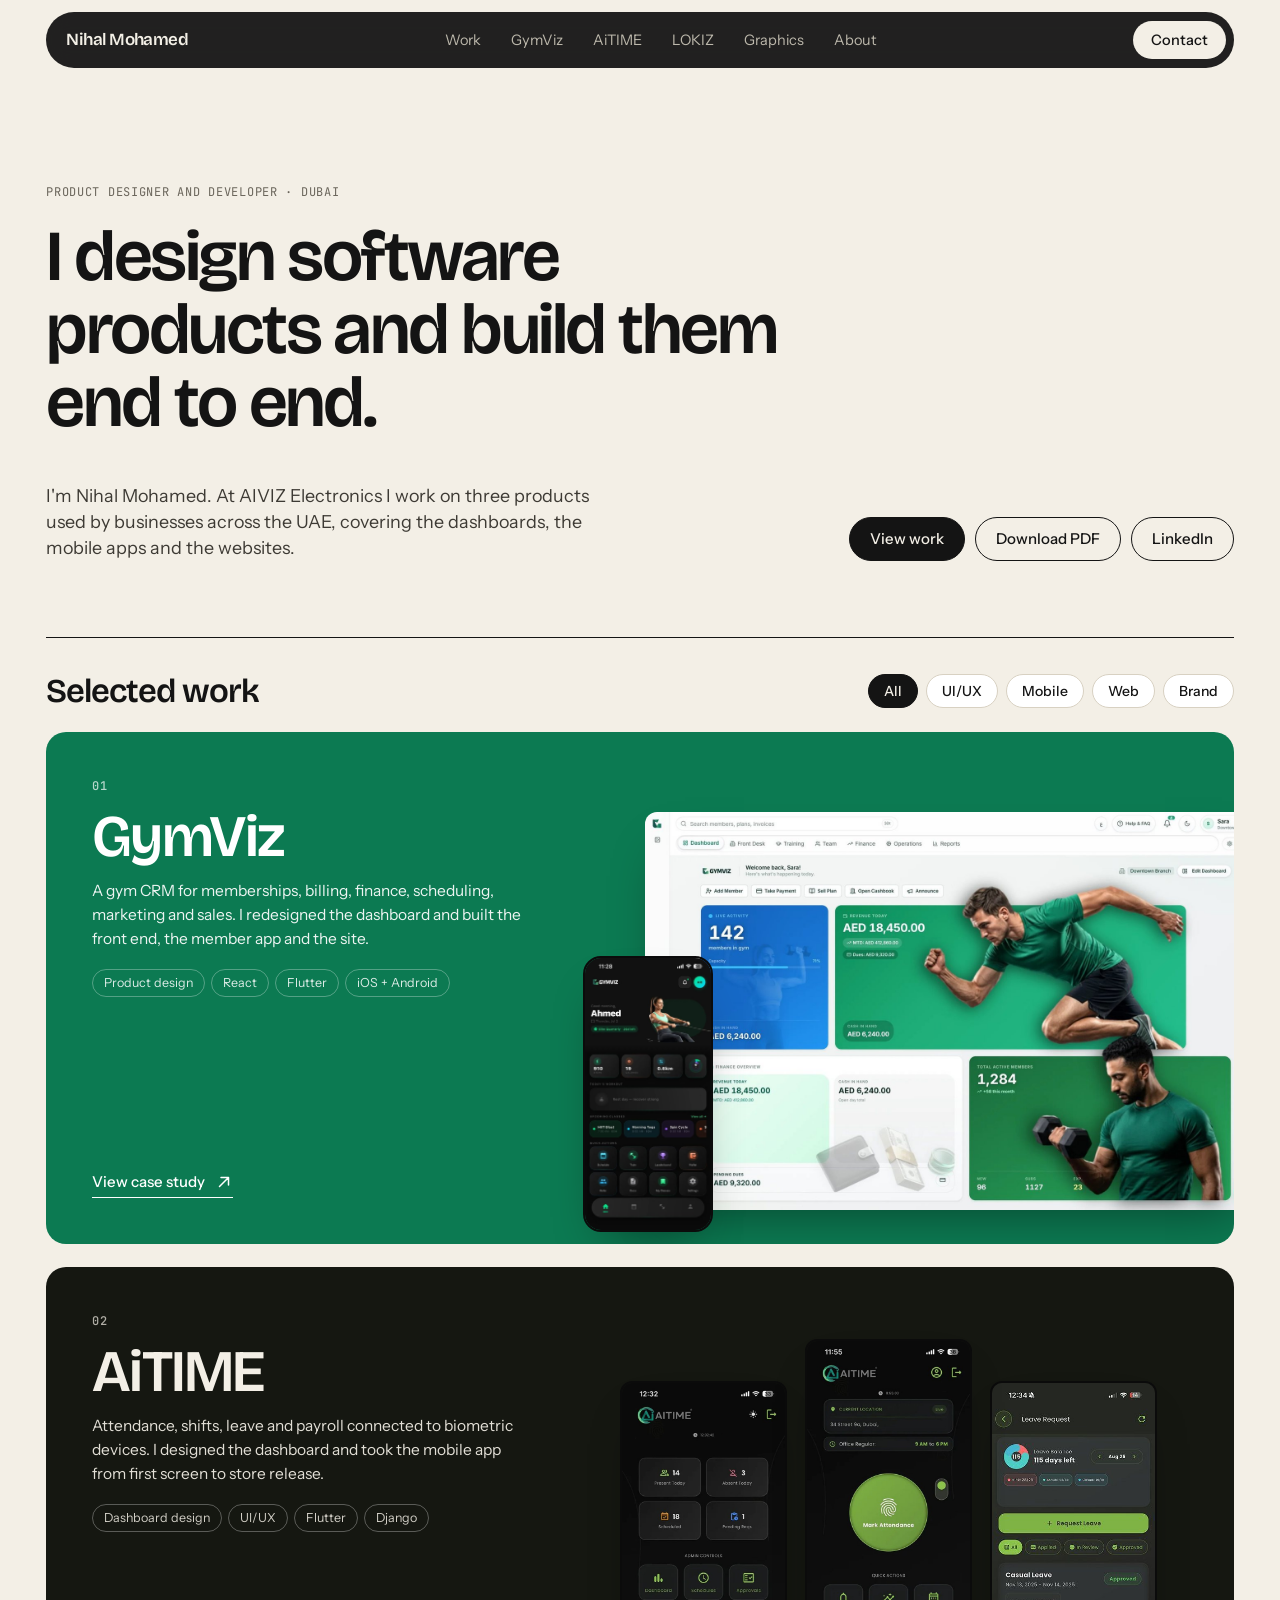
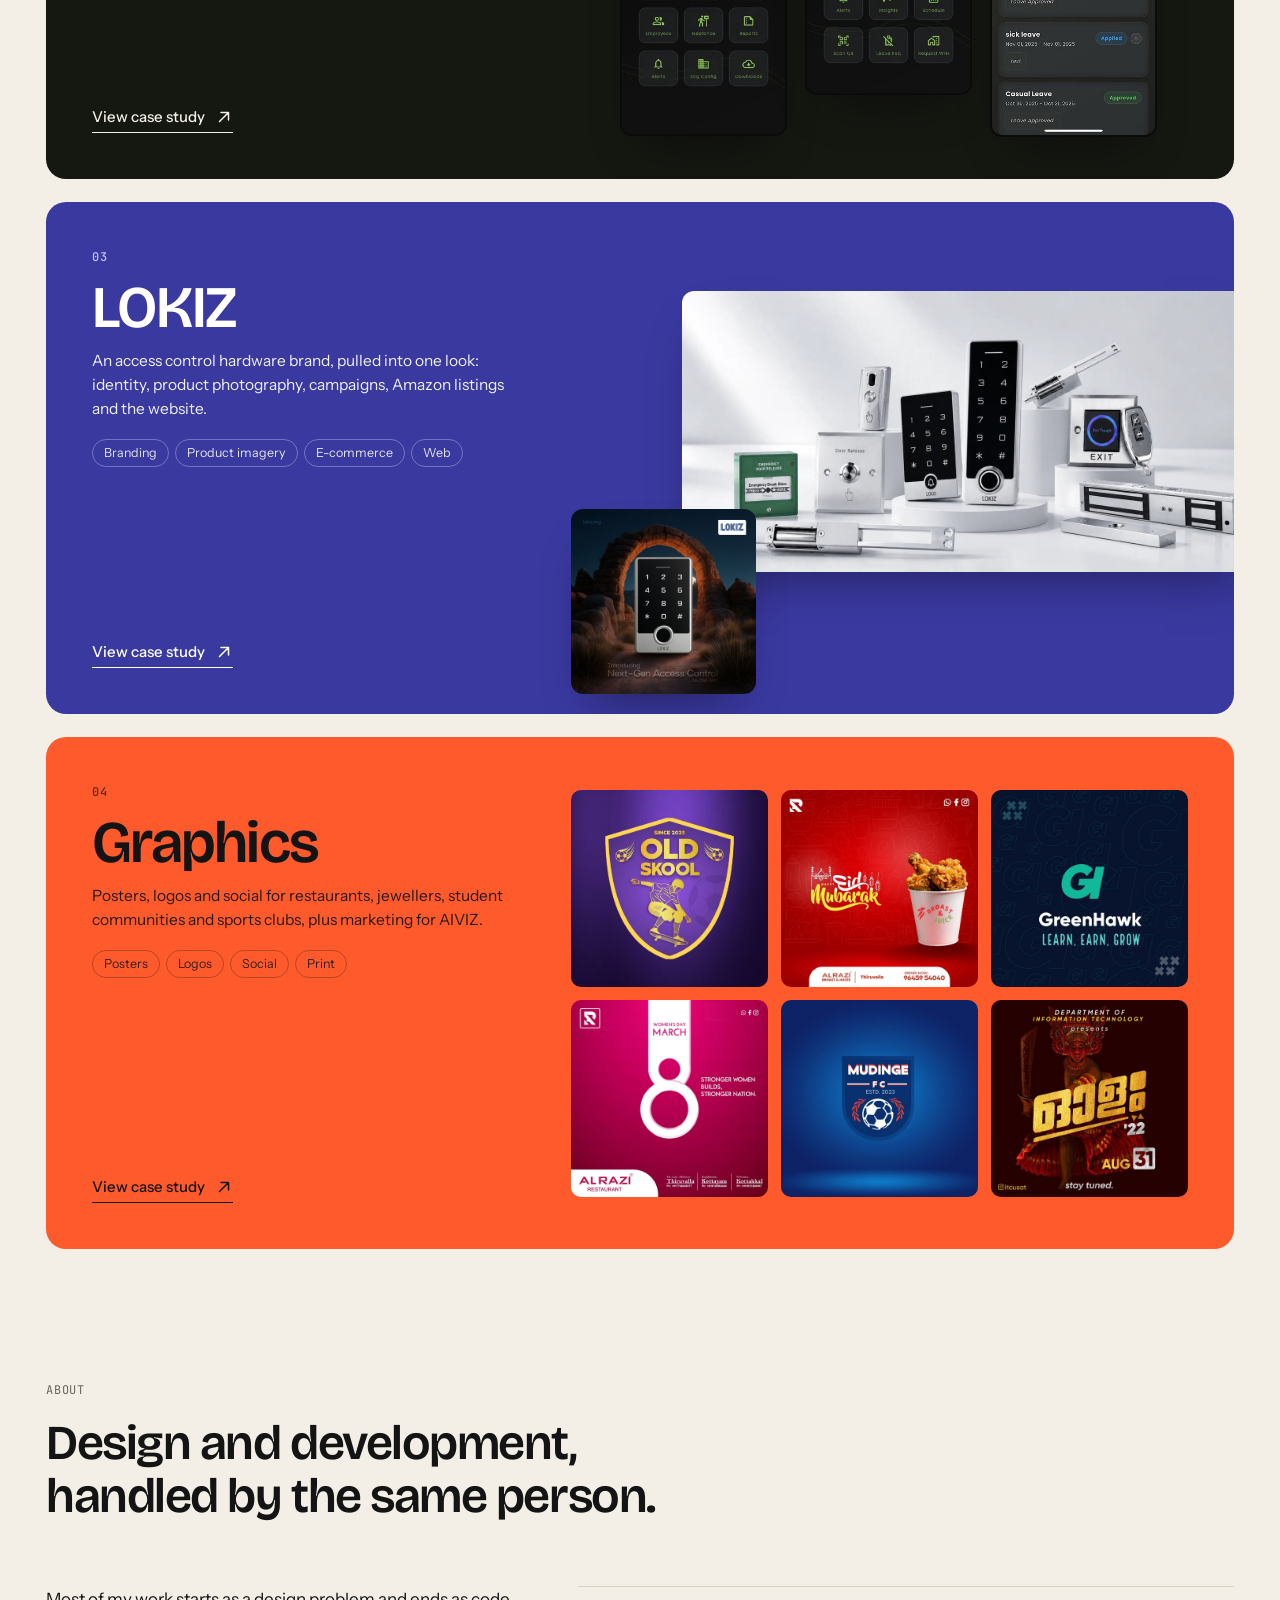
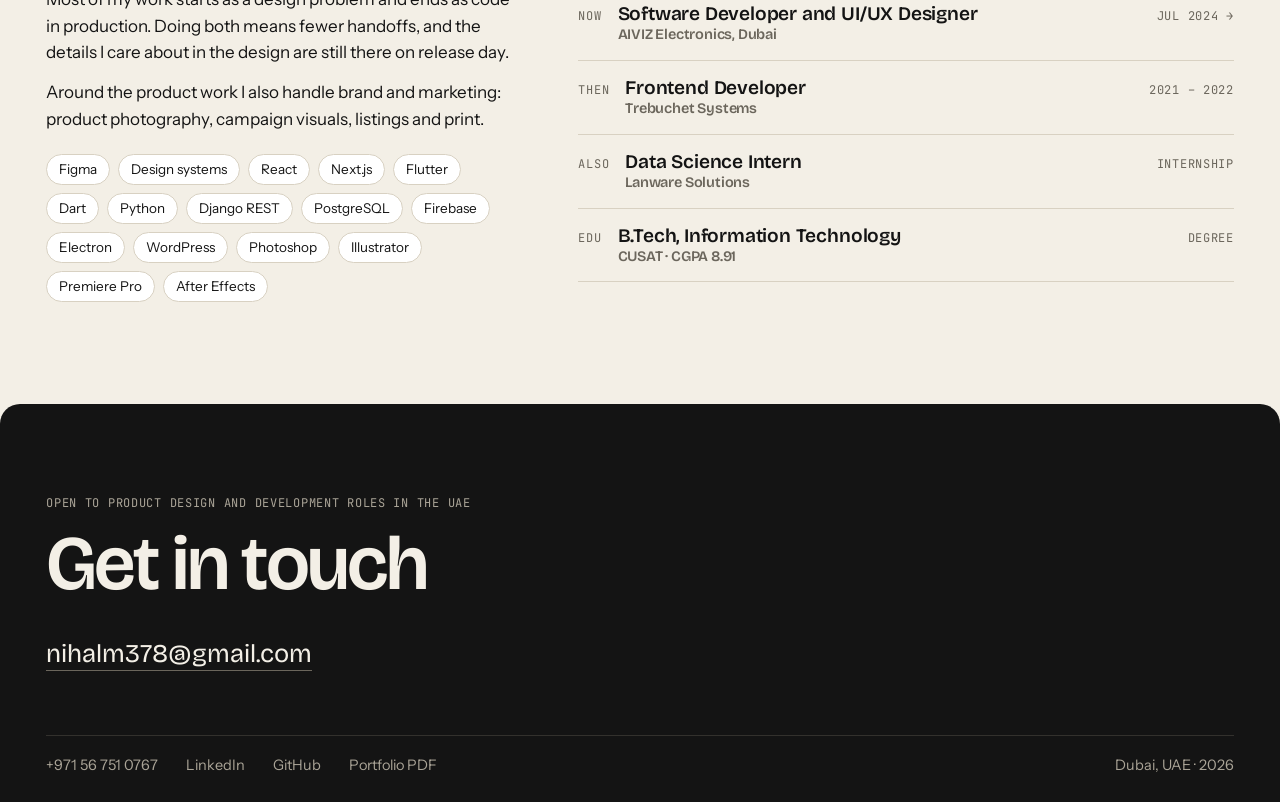
==== commit b7791bb8: "Simplify hero and sections, tidy PDF" ====
--- a/index.html
+++ b/index.html
@@ -19,27 +19,21 @@
 </head>
 <body>
 <header class="nav"><div class="in">
- <a class="logo" href="index.html"><svg class="spark" viewBox="0 0 100 100" aria-hidden="true"><path d="M50 0C52 30 70 48 100 50C70 52 52 70 50 100C48 70 30 52 0 50C30 48 48 30 50 0Z" fill="currentColor"/></svg>nihal mohamed</a>
+ <a class="logo" href="index.html">Nihal Mohamed</a>
  <ul><li><a href="index.html#work">Work</a></li><li><a href="gymviz.html">GymViz</a></li><li><a href="aitime.html">AiTIME</a></li><li><a href="lokiz.html">LOKIZ</a></li><li><a href="studio.html">Graphics</a></li><li><a href="index.html#about">About</a></li></ul>
- <a class="cta" href="mailto:nihalm378@gmail.com">Say hello <svg viewBox="0 0 24 24" fill="none" stroke="currentColor" stroke-width="2" stroke-linecap="round" stroke-linejoin="round" aria-hidden="true"><path d="M6 18L18 6M8 6h10v10"/></svg></a>
+ <a class="cta" href="mailto:nihalm378@gmail.com">Contact</a>
 </div></header>
 <main>
 <div class="wrap">
 <section class="hero">
- <svg class="badge" viewBox="0 0 200 200" aria-hidden="true"><defs><path id="c" d="M100,100 m-78,0 a78,78 0 1,1 156,0 a78,78 0 1,1 -156,0"/></defs><g class="spin"><text><textPath href="#c" startOffset="0">OPEN TO NEW ROLES · DUBAI · DESIGN + CODE · </textPath></text></g><path d="M100 62C102 86 114 98 138 100C114 102 102 114 100 138C98 114 86 102 62 100C86 98 98 86 100 62Z" fill="currentColor"/></svg>
- <span class="kick mono"><i></i>Product designer + developer, Dubai</span>
- <h1><span class="ln">I design <span class="ip"><img src="img/gymviz-dashboard-light.jpg" alt=""></span> software</span><span class="ln">and <em>build</em> <span class="ip b"><img src="img/aitime-app-punch.jpg" alt=""></span> it too.</span></h1>
+ <span class="mono kick">Product designer and developer · Dubai</span>
+ <h1>I design software products and build them end to end.</h1>
  <div class="row">
-  <p>I'm Nihal Mohamed. At AIVIZ Electronics I take products from <b>first sketch to shipped code</b>: the dashboards, mobile apps and websites behind three products that UAE businesses use every day.</p>
-  <div class="nums">
-   <div><strong>3</strong><span>products live in production</span></div>
-   <div><strong>2</strong><span>apps on the App Store and Google Play</span></div>
-   <div><strong>1</strong><span>person from Figma file to deploy</span></div>
-  </div>
+  <p>I'm Nihal Mohamed. At AIVIZ Electronics I work on three products used by businesses across the UAE, covering the dashboards, the mobile apps and the websites.</p>
+  <div class="acts"><a class="btn dark" href="#work">View work</a><a class="btn" href="Nihal_Mohamed_Portfolio.pdf">Download PDF</a><a class="btn" href="https://www.linkedin.com/in/nihal-mohamed-035715173" target="_blank" rel="noopener">LinkedIn</a></div>
  </div>
 </section>
 </div>
-<div class="mq" aria-hidden="true"><div><span>Product design</span><svg class="spark" viewBox="0 0 100 100" aria-hidden="true"><path d="M50 0C52 30 70 48 100 50C70 52 52 70 50 100C48 70 30 52 0 50C30 48 48 30 50 0Z" fill="currentColor"/></svg><span>UI/UX</span><svg class="spark" viewBox="0 0 100 100" aria-hidden="true"><path d="M50 0C52 30 70 48 100 50C70 52 52 70 50 100C48 70 30 52 0 50C30 48 48 30 50 0Z" fill="currentColor"/></svg><span>Flutter apps</span><svg class="spark" viewBox="0 0 100 100" aria-hidden="true"><path d="M50 0C52 30 70 48 100 50C70 52 52 70 50 100C48 70 30 52 0 50C30 48 48 30 50 0Z" fill="currentColor"/></svg><span>React</span><svg class="spark" viewBox="0 0 100 100" aria-hidden="true"><path d="M50 0C52 30 70 48 100 50C70 52 52 70 50 100C48 70 30 52 0 50C30 48 48 30 50 0Z" fill="currentColor"/></svg><span>Django</span><svg class="spark" viewBox="0 0 100 100" aria-hidden="true"><path d="M50 0C52 30 70 48 100 50C70 52 52 70 50 100C48 70 30 52 0 50C30 48 48 30 50 0Z" fill="currentColor"/></svg><span>Design systems</span><svg class="spark" viewBox="0 0 100 100" aria-hidden="true"><path d="M50 0C52 30 70 48 100 50C70 52 52 70 50 100C48 70 30 52 0 50C30 48 48 30 50 0Z" fill="currentColor"/></svg><span>Branding</span><svg class="spark" viewBox="0 0 100 100" aria-hidden="true"><path d="M50 0C52 30 70 48 100 50C70 52 52 70 50 100C48 70 30 52 0 50C30 48 48 30 50 0Z" fill="currentColor"/></svg><span>Product imagery</span><svg class="spark" viewBox="0 0 100 100" aria-hidden="true"><path d="M50 0C52 30 70 48 100 50C70 52 52 70 50 100C48 70 30 52 0 50C30 48 48 30 50 0Z" fill="currentColor"/></svg><span>Product design</span><svg class="spark" viewBox="0 0 100 100" aria-hidden="true"><path d="M50 0C52 30 70 48 100 50C70 52 52 70 50 100C48 70 30 52 0 50C30 48 48 30 50 0Z" fill="currentColor"/></svg><span>UI/UX</span><svg class="spark" viewBox="0 0 100 100" aria-hidden="true"><path d="M50 0C52 30 70 48 100 50C70 52 52 70 50 100C48 70 30 52 0 50C30 48 48 30 50 0Z" fill="currentColor"/></svg><span>Flutter apps</span><svg class="spark" viewBox="0 0 100 100" aria-hidden="true"><path d="M50 0C52 30 70 48 100 50C70 52 52 70 50 100C48 70 30 52 0 50C30 48 48 30 50 0Z" fill="currentColor"/></svg><span>React</span><svg class="spark" viewBox="0 0 100 100" aria-hidden="true"><path d="M50 0C52 30 70 48 100 50C70 52 52 70 50 100C48 70 30 52 0 50C30 48 48 30 50 0Z" fill="currentColor"/></svg><span>Django</span><svg class="spark" viewBox="0 0 100 100" aria-hidden="true"><path d="M50 0C52 30 70 48 100 50C70 52 52 70 50 100C48 70 30 52 0 50C30 48 48 30 50 0Z" fill="currentColor"/></svg><span>Design systems</span><svg class="spark" viewBox="0 0 100 100" aria-hidden="true"><path d="M50 0C52 30 70 48 100 50C70 52 52 70 50 100C48 70 30 52 0 50C30 48 48 30 50 0Z" fill="currentColor"/></svg><span>Branding</span><svg class="spark" viewBox="0 0 100 100" aria-hidden="true"><path d="M50 0C52 30 70 48 100 50C70 52 52 70 50 100C48 70 30 52 0 50C30 48 48 30 50 0Z" fill="currentColor"/></svg><span>Product imagery</span><svg class="spark" viewBox="0 0 100 100" aria-hidden="true"><path d="M50 0C52 30 70 48 100 50C70 52 52 70 50 100C48 70 30 52 0 50C30 48 48 30 50 0Z" fill="currentColor"/></svg></div></div>
 <div class="wrap" id="work">
  <div class="bar">
   <h2>Selected work</h2>
@@ -49,27 +43,27 @@
   <button class="chip" data-f="web" aria-pressed="false">Web</button>
   <button class="chip" data-f="brand" aria-pressed="false">Brand</button>
  </div>
-<a class="card rv" href="gymviz.html" data-roles="uiux mobile web" style="--c:#0c7a52;--t:#fff;--a:#c2f26b;--ai:#141414"><svg class="star" viewBox="0 0 100 100" aria-hidden="true"><polygon points="50.0,0.0 59.3,15.2 75.0,6.7 75.5,24.5 93.3,25.0 84.8,40.7 100.0,50.0 84.8,59.3 93.3,75.0 75.5,75.5 75.0,93.3 59.3,84.8 50.0,100.0 40.7,84.8 25.0,93.3 24.5,75.5 6.7,75.0 15.2,59.3 0.0,50.0 15.2,40.7 6.7,25.0 24.5,24.5 25.0,6.7 40.7,15.2" fill="currentColor"/></svg><span class="ring"></span>
- <div class="txt"><span class="no">01</span><h3>GymViz</h3><p>A gym CRM for memberships, billing, finance, scheduling, marketing and sales. I redesigned the dashboard and built the front end, the member app and the site.</p><ul class="tags"><li>Product design</li><li>React</li><li>Flutter</li><li>iOS + Android</li></ul><span class="open"><i><svg viewBox="0 0 24 24" fill="none" stroke="currentColor" stroke-width="2" stroke-linecap="round" stroke-linejoin="round" aria-hidden="true"><path d="M6 18L18 6M8 6h10v10"/></svg></i>View case study</span></div>
+<a class="card rv" href="gymviz.html" data-roles="uiux mobile web" style="--c:#0c7a52;--t:#fff;--a:#c2f26b;--ai:#141414">
+ <div class="txt"><span class="no mono">01</span><h3>GymViz</h3><p>A gym CRM for memberships, billing, finance, scheduling, marketing and sales. I redesigned the dashboard and built the front end, the member app and the site.</p><ul class="tags"><li>Product design</li><li>React</li><li>Flutter</li><li>iOS + Android</li></ul><span class="open">View case study <i><svg viewBox="0 0 24 24" fill="none" stroke="currentColor" stroke-width="2" stroke-linecap="round" stroke-linejoin="round" aria-hidden="true"><path d="M6 18L18 6M8 6h10v10"/></svg></i></span></div>
  <div class="media m-gym"><img class="dash" src="img/gymviz-dashboard-light.jpg" alt="GymViz dashboard" loading="eager"><img class="ph" src="img/gymviz-app-home.jpg" alt="GymViz member app" loading="eager"></div>
 </a>
-<a class="card rv" href="aitime.html" data-roles="uiux mobile web" style="--c:#151711;--t:#f3efe6;--a:#c2f26b;--ai:#141414"><svg class="star" viewBox="0 0 100 100" aria-hidden="true"><polygon points="50.0,0.0 59.3,15.2 75.0,6.7 75.5,24.5 93.3,25.0 84.8,40.7 100.0,50.0 84.8,59.3 93.3,75.0 75.5,75.5 75.0,93.3 59.3,84.8 50.0,100.0 40.7,84.8 25.0,93.3 24.5,75.5 6.7,75.0 15.2,59.3 0.0,50.0 15.2,40.7 6.7,25.0 24.5,24.5 25.0,6.7 40.7,15.2" fill="currentColor"/></svg><span class="ring"></span>
- <div class="txt"><span class="no">02</span><h3>AiTIME</h3><p>Attendance, shifts, leave and payroll connected to biometric devices. I designed the dashboard and took the mobile app from first screen to store release.</p><ul class="tags"><li>Dashboard design</li><li>UI/UX</li><li>Flutter</li><li>Django</li></ul><span class="open"><i><svg viewBox="0 0 24 24" fill="none" stroke="currentColor" stroke-width="2" stroke-linecap="round" stroke-linejoin="round" aria-hidden="true"><path d="M6 18L18 6M8 6h10v10"/></svg></i>View case study</span></div>
+<a class="card rv" href="aitime.html" data-roles="uiux mobile web" style="--c:#151711;--t:#f3efe6;--a:#c2f26b;--ai:#141414">
+ <div class="txt"><span class="no mono">02</span><h3>AiTIME</h3><p>Attendance, shifts, leave and payroll connected to biometric devices. I designed the dashboard and took the mobile app from first screen to store release.</p><ul class="tags"><li>Dashboard design</li><li>UI/UX</li><li>Flutter</li><li>Django</li></ul><span class="open">View case study <i><svg viewBox="0 0 24 24" fill="none" stroke="currentColor" stroke-width="2" stroke-linecap="round" stroke-linejoin="round" aria-hidden="true"><path d="M6 18L18 6M8 6h10v10"/></svg></i></span></div>
  <div class="media m-ai"><img src="img/aitime-app-home.jpg" alt="AiTIME admin home" loading="lazy"><img src="img/aitime-app-punch.jpg" alt="AiTIME mark attendance" loading="lazy"><img src="img/aitime-app-leave.jpg" alt="AiTIME leave requests" loading="lazy"></div>
 </a>
-<a class="card rv" href="lokiz.html" data-roles="brand web" style="--c:#3a39a0;--t:#fff;--a:#ffd3c7;--ai:#141414"><svg class="star" viewBox="0 0 100 100" aria-hidden="true"><polygon points="50.0,0.0 59.3,15.2 75.0,6.7 75.5,24.5 93.3,25.0 84.8,40.7 100.0,50.0 84.8,59.3 93.3,75.0 75.5,75.5 75.0,93.3 59.3,84.8 50.0,100.0 40.7,84.8 25.0,93.3 24.5,75.5 6.7,75.0 15.2,59.3 0.0,50.0 15.2,40.7 6.7,25.0 24.5,24.5 25.0,6.7 40.7,15.2" fill="currentColor"/></svg><span class="ring"></span>
- <div class="txt"><span class="no">03</span><h3>LOKIZ</h3><p>An access control hardware brand, pulled into one look: identity, product photography, campaigns, Amazon listings and the website.</p><ul class="tags"><li>Branding</li><li>Product imagery</li><li>E-commerce</li><li>Web</li></ul><span class="open"><i><svg viewBox="0 0 24 24" fill="none" stroke="currentColor" stroke-width="2" stroke-linecap="round" stroke-linejoin="round" aria-hidden="true"><path d="M6 18L18 6M8 6h10v10"/></svg></i>View case study</span></div>
+<a class="card rv" href="lokiz.html" data-roles="brand web" style="--c:#3a39a0;--t:#fff;--a:#ffd3c7;--ai:#141414">
+ <div class="txt"><span class="no mono">03</span><h3>LOKIZ</h3><p>An access control hardware brand, pulled into one look: identity, product photography, campaigns, Amazon listings and the website.</p><ul class="tags"><li>Branding</li><li>Product imagery</li><li>E-commerce</li><li>Web</li></ul><span class="open">View case study <i><svg viewBox="0 0 24 24" fill="none" stroke="currentColor" stroke-width="2" stroke-linecap="round" stroke-linejoin="round" aria-hidden="true"><path d="M6 18L18 6M8 6h10v10"/></svg></i></span></div>
  <div class="media m-lok"><img class="a" src="img/lokiz-range.jpg" alt="LOKIZ product range" loading="lazy"><img class="b" src="img/p-lokiz-nextgen.jpg" alt="LOKIZ campaign visual" loading="lazy"></div>
 </a>
-<a class="card rv" href="studio.html" data-roles="brand" style="--c:#ff5a2c;--t:#141414;--a:#141414;--ai:#fff"><svg class="star" viewBox="0 0 100 100" aria-hidden="true"><polygon points="50.0,0.0 59.3,15.2 75.0,6.7 75.5,24.5 93.3,25.0 84.8,40.7 100.0,50.0 84.8,59.3 93.3,75.0 75.5,75.5 75.0,93.3 59.3,84.8 50.0,100.0 40.7,84.8 25.0,93.3 24.5,75.5 6.7,75.0 15.2,59.3 0.0,50.0 15.2,40.7 6.7,25.0 24.5,24.5 25.0,6.7 40.7,15.2" fill="currentColor"/></svg><span class="ring"></span>
- <div class="txt"><span class="no">04</span><h3>Graphics</h3><p>Posters, logos and social for restaurants, jewellers, student communities and sports clubs, plus marketing for AIVIZ.</p><ul class="tags"><li>Posters</li><li>Logos</li><li>Social</li><li>Print</li></ul><span class="open"><i><svg viewBox="0 0 24 24" fill="none" stroke="currentColor" stroke-width="2" stroke-linecap="round" stroke-linejoin="round" aria-hidden="true"><path d="M6 18L18 6M8 6h10v10"/></svg></i>View case study</span></div>
- <div class="media m-gfx"><img src="img/p-oldskool.jpg" alt="Old Skool badge" loading="lazy"><img src="img/p-eid-broast.jpg" alt="Eid poster" loading="lazy"><img src="img/p-greenhawk.jpg" alt="GreenHawk logo" loading="lazy"><img src="img/p-womensday.jpg" alt="Womens Day poster" loading="lazy"><img src="img/p-mudinge.jpg" alt="Mudinge FC crest" loading="lazy"></div>
+<a class="card rv" href="studio.html" data-roles="brand" style="--c:#ff5a2c;--t:#141414;--a:#141414;--ai:#fff">
+ <div class="txt"><span class="no mono">04</span><h3>Graphics</h3><p>Posters, logos and social for restaurants, jewellers, student communities and sports clubs, plus marketing for AIVIZ.</p><ul class="tags"><li>Posters</li><li>Logos</li><li>Social</li><li>Print</li></ul><span class="open">View case study <i><svg viewBox="0 0 24 24" fill="none" stroke="currentColor" stroke-width="2" stroke-linecap="round" stroke-linejoin="round" aria-hidden="true"><path d="M6 18L18 6M8 6h10v10"/></svg></i></span></div>
+ <div class="media m-gfx"><img src="img/p-oldskool.jpg" alt="Old Skool badge" loading="lazy"><img src="img/p-eid-broast.jpg" alt="Eid poster" loading="lazy"><img src="img/p-greenhawk.jpg" alt="GreenHawk logo" loading="lazy"><img src="img/p-womensday.jpg" alt="Womens Day poster" loading="lazy"><img src="img/p-mudinge.jpg" alt="Mudinge FC crest" loading="lazy"><img src="img/p-onam.jpg" alt="Onam poster" loading="lazy"></div>
 </a>
 </div>
 <div class="wrap">
 <section class="about" id="about">
  <span class="mono">About</span>
- <p class="big disp rv">I draw it in Figma, then I'm the one who <u>ships it</u> <svg class="spark" viewBox="0 0 100 100" aria-hidden="true"><path d="M50 0C52 30 70 48 100 50C70 52 52 70 50 100C48 70 30 52 0 50C30 48 48 30 50 0Z" fill="currentColor"/></svg></p>
+ <p class="big disp rv">Design and development, handled by the same person.</p>
  <div class="two">
   <div class="rv">
    <p>Most of my work starts as a design problem and ends as code in production. Doing both means fewer handoffs, and the details I care about in the design are still there on release day.</p>
@@ -86,9 +80,9 @@
 </section>
 </div>
 </main>
-<footer class="foot" id="contact"><svg class="star" viewBox="0 0 100 100" aria-hidden="true"><polygon points="50.0,0.0 59.3,15.2 75.0,6.7 75.5,24.5 93.3,25.0 84.8,40.7 100.0,50.0 84.8,59.3 93.3,75.0 75.5,75.5 75.0,93.3 59.3,84.8 50.0,100.0 40.7,84.8 25.0,93.3 24.5,75.5 6.7,75.0 15.2,59.3 0.0,50.0 15.2,40.7 6.7,25.0 24.5,24.5 25.0,6.7 40.7,15.2" fill="currentColor"/></svg><div class="wrap">
+<footer class="foot" id="contact"><div class="wrap">
  <div class="mono" style="color:#aaa497">Open to product design and development roles in the UAE</div>
- <h2><a href="mailto:nihalm378@gmail.com">Let's talk <i><svg viewBox="0 0 24 24" fill="none" stroke="currentColor" stroke-width="2" stroke-linecap="round" stroke-linejoin="round" aria-hidden="true"><path d="M6 18L18 6M8 6h10v10"/></svg></i></a></h2>
+ <h2>Get in touch</h2>
  <a class="mail" href="mailto:nihalm378@gmail.com">nihalm378@gmail.com</a>
  <div class="meta">
   <a href="tel:+971567510767">+971 56 751 0767</a>
--- a/style.css
+++ b/style.css
@@ -196,3 +196,82 @@
  .frame{box-shadow:4px 4px 0 var(--ink)}
 }
 @media (max-width:460px){.facts{grid-template-columns:1fr}.nums strong{font-size:30px}.logo{font-size:17px}.cta{padding:0 14px}}
+
+/* ---- neat pass ---- */
+:root{--r:20px;--hot:#e5482a}
+h1,h2,h3,.disp{font-variation-settings:"wdth" 100;letter-spacing:-.03em}
+.logo{font-size:17px;font-weight:600}
+.cta{background:#f3efe6;color:#141414;height:38px;font-weight:500}
+.hero{padding:clamp(56px,9vw,128px) 0 clamp(40px,6vw,84px)}
+.hero .kick{border:0;padding:0;background:none;transform:none;color:var(--mute);display:block}
+.hero h1{font-size:clamp(34px,5.6vw,84px);line-height:1.02;letter-spacing:-.035em;max-width:17ch;margin:18px 0 0;font-weight:600}
+.hero .row{grid-template-columns:minmax(0,7fr) minmax(0,5fr);align-items:end;margin-top:clamp(24px,3.4vw,44px)}
+.hero p{font-size:clamp(17px,1.4vw,20px);color:#3d3a34;max-width:32em}
+.acts{display:flex;gap:10px;flex-wrap:wrap;justify-content:flex-end}
+.btn{display:inline-flex;align-items:center;height:44px;padding:0 20px;border-radius:999px;border:1.5px solid var(--ink);font-weight:500;font-size:15px;transition:background .2s,color .2s}
+.btn:hover{background:var(--ink);color:var(--paper)}
+.btn.dark{background:var(--ink);color:var(--paper)}
+.btn.dark:hover{background:#000}
+.bar{margin-top:0;padding-top:clamp(20px,3vw,36px);border-top:1.5px solid var(--ink)}
+.bar h2{font-size:clamp(24px,2.6vw,36px);font-weight:600}
+.chip{border-width:1px;border-color:var(--line);background:#fff;height:34px}
+.chip[aria-pressed=true]{border-color:var(--ink)}
+.card{min-height:clamp(360px,40vw,560px);border-radius:var(--r)}
+.card .no{font:500 12px "JetBrains Mono",monospace;-webkit-text-stroke:0;color:inherit;opacity:.7;letter-spacing:.06em}
+.card h3{font-size:clamp(34px,4.6vw,68px);line-height:1;margin:14px 0 12px}
+.tags li{border-color:rgba(255,255,255,.35)}
+.card[style*="#141414;--a"] .tags li{border-color:rgba(20,20,20,.35)}
+.open{font-weight:500;font-size:15px;gap:10px;border-bottom:1.5px solid currentColor;padding-bottom:4px}
+.open i{width:auto;height:auto;background:none;color:inherit;display:inline-flex}
+.open svg{width:18px;height:18px}
+.card:hover .open i{transform:translate(3px,-3px)}
+.media img{box-shadow:0 24px 50px -22px rgba(0,0,0,.45);border-radius:12px}
+.m-gym .dash{width:100%;right:-12%;top:8%;transform:none}
+.m-gym .ph{width:21%;left:2%;bottom:-8%;transform:none;border-width:2px}
+.card:hover .m-gym .dash{transform:translateY(-6px)}
+.card:hover .m-gym .ph{transform:translateY(-10px)}
+.m-ai img{width:27%;border-width:2px}
+.m-ai img:nth-child(1){left:8%;top:16%;transform:none}
+.m-ai img:nth-child(2){left:38%;top:6%}
+.m-ai img:nth-child(3){left:68%;top:16%;transform:none}
+.card:hover .m-ai img:nth-child(1),.card:hover .m-ai img:nth-child(3){transform:translateY(-8px)}
+.card:hover .m-ai img:nth-child(2){transform:translateY(-12px)}
+.m-lok .a{width:94%;right:-12%;top:10%;transform:none}
+.m-lok .b{width:30%;left:0;bottom:-6%;transform:none;border:0}
+.card:hover .m-lok .a{transform:translateY(-6px)}
+.m-gfx{display:grid;grid-template-columns:repeat(3,1fr);gap:clamp(8px,1vw,14px);align-content:center}
+.m-gfx img{position:static;width:100%;aspect-ratio:1;object-fit:cover;border:0;border-radius:10px;transform:none!important;box-shadow:none}
+.about{padding:clamp(56px,8vw,120px) 0 clamp(36px,5vw,72px)}
+.about .mono{color:var(--mute)}
+.about .big{font-size:clamp(28px,3.8vw,56px);line-height:1.08;max-width:20ch;letter-spacing:-.03em}
+.xp li{border-top-width:1px;border-color:var(--line)}
+.xp li:last-child{border-bottom:1px solid var(--line)}
+.xp b{font-size:clamp(17px,1.5vw,21px);font-weight:600;letter-spacing:-.01em}
+.kit span{border:1px solid var(--line);background:#fff!important;transform:none!important;font-size:13.5px;padding:4px 12px}
+.foot{border-radius:var(--r) var(--r) 0 0;padding:clamp(48px,7vw,96px) 0 26px}
+.foot h2{font-size:clamp(36px,6vw,88px);line-height:1;letter-spacing:-.035em;margin-top:14px}
+.foot .mail{border-bottom-width:1.5px;border-color:#6b665c;font-size:clamp(18px,2vw,26px);font-weight:400}
+.foot .mail:hover{border-color:#fff}
+.chero{border-radius:var(--r)}
+.chero h1{font-size:clamp(48px,9vw,136px);line-height:.95;letter-spacing:-.04em}
+.chero .lede{font-size:clamp(18px,1.7vw,24px);font-weight:400;line-height:1.35}
+.facts div{border-radius:12px}
+.frame{border:1px solid var(--line);box-shadow:0 1px 2px rgba(20,20,20,.04),0 24px 48px -32px rgba(20,20,20,.3);border-radius:14px}
+.frame .chrome{border-bottom:1px solid var(--line)}
+.frame .chrome i{border:0;background:#d6d0c3}
+.frame .chrome i:first-child{background:#d6d0c3}
+.sec{padding-top:clamp(40px,6vw,88px)}
+.sec .mono{background:none;color:var(--mute);padding:0}
+.sec h2{font-size:clamp(26px,3.2vw,46px);line-height:1.06;letter-spacing:-.03em;margin-top:12px}
+.sec li{border-top:1px solid var(--line);font-weight:400}
+.phones{border-radius:var(--r)}
+.phones figure:nth-child(even){transform:none}
+.phones img{border-width:2px}
+.masonry img{border:1px solid var(--line)}
+.masonry img:hover{transform:none}
+.next{border-radius:var(--r)}
+.next .t{font-size:clamp(40px,7.5vw,112px);letter-spacing:-.04em;line-height:1}
+.next i{background:none;color:inherit;width:auto;height:auto}
+.next svg{width:.5em;height:.5em}
+.next:hover i{transform:translate(.06em,-.06em)}
+@media (max-width:860px){.acts{justify-content:flex-start}.hero .row{grid-template-columns:1fr}.m-gfx{aspect-ratio:auto;margin:10px 0 0}.media.m-gfx img{position:static}}
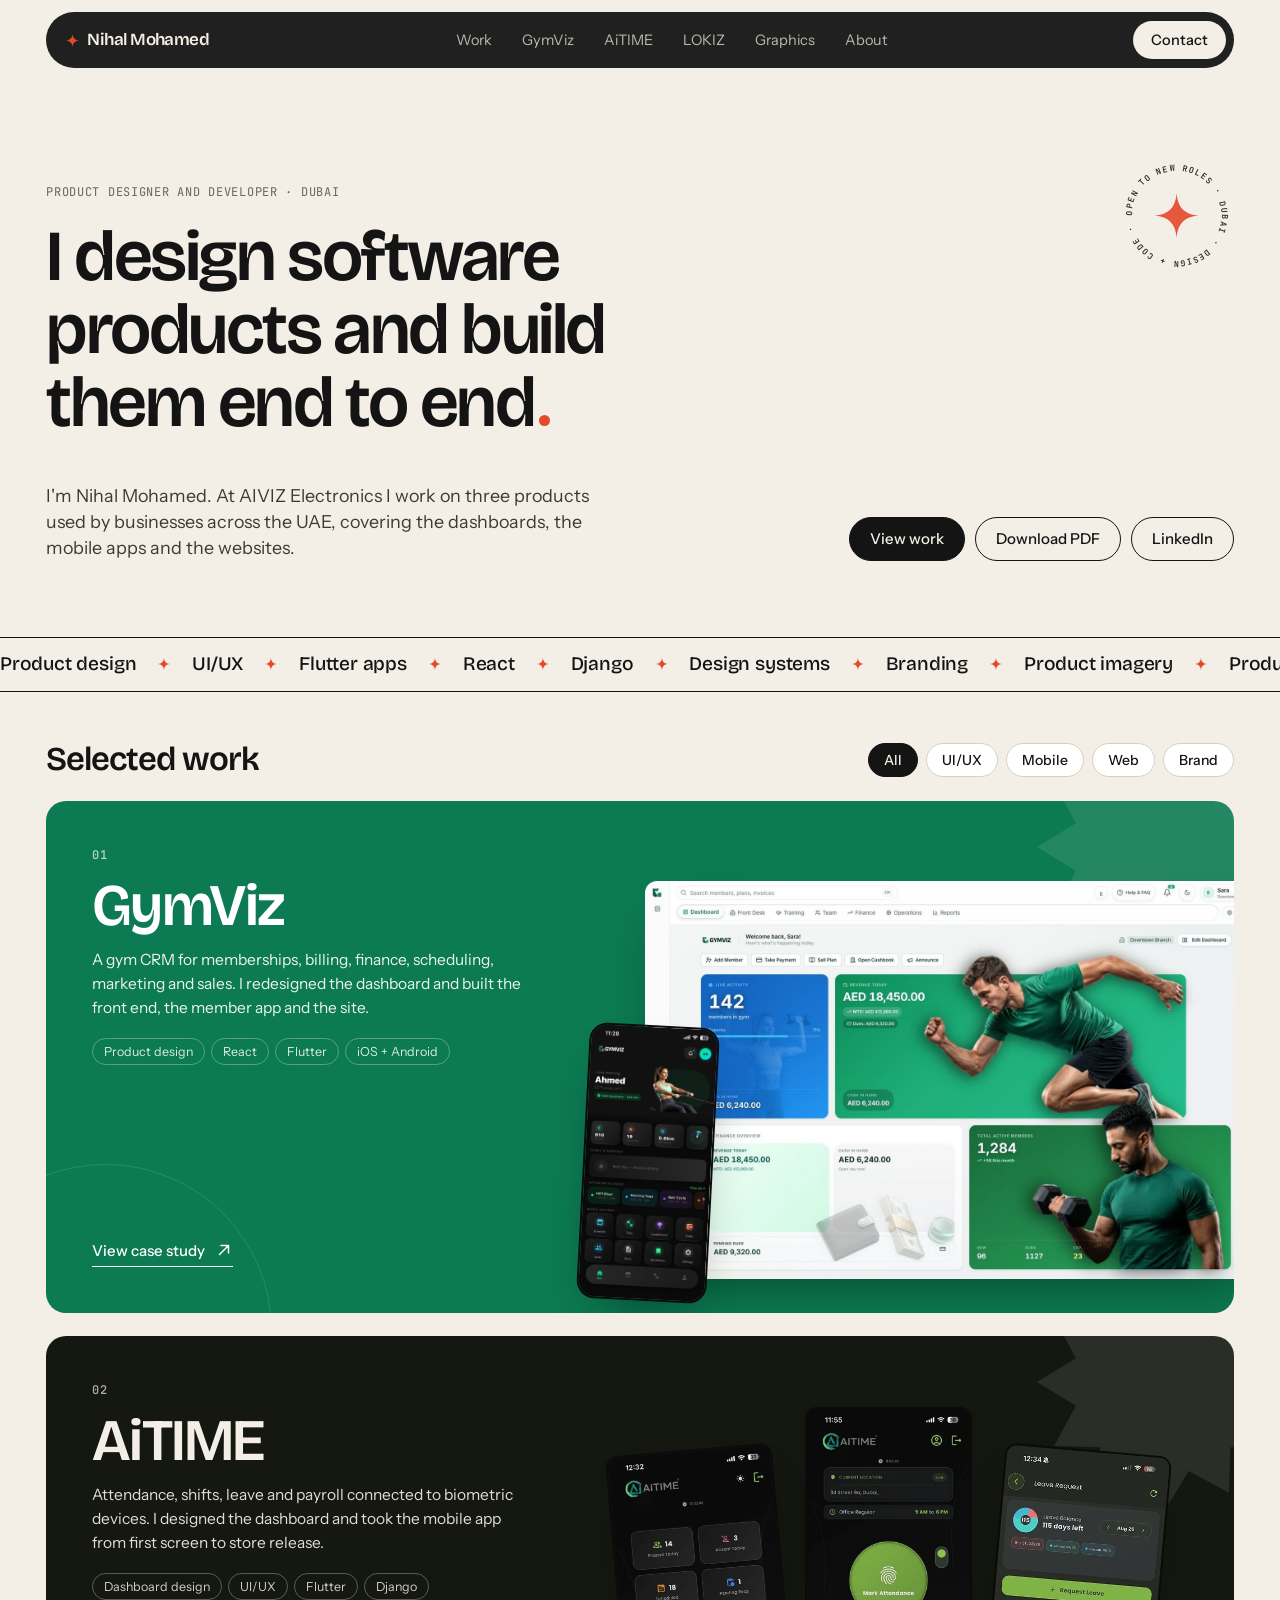
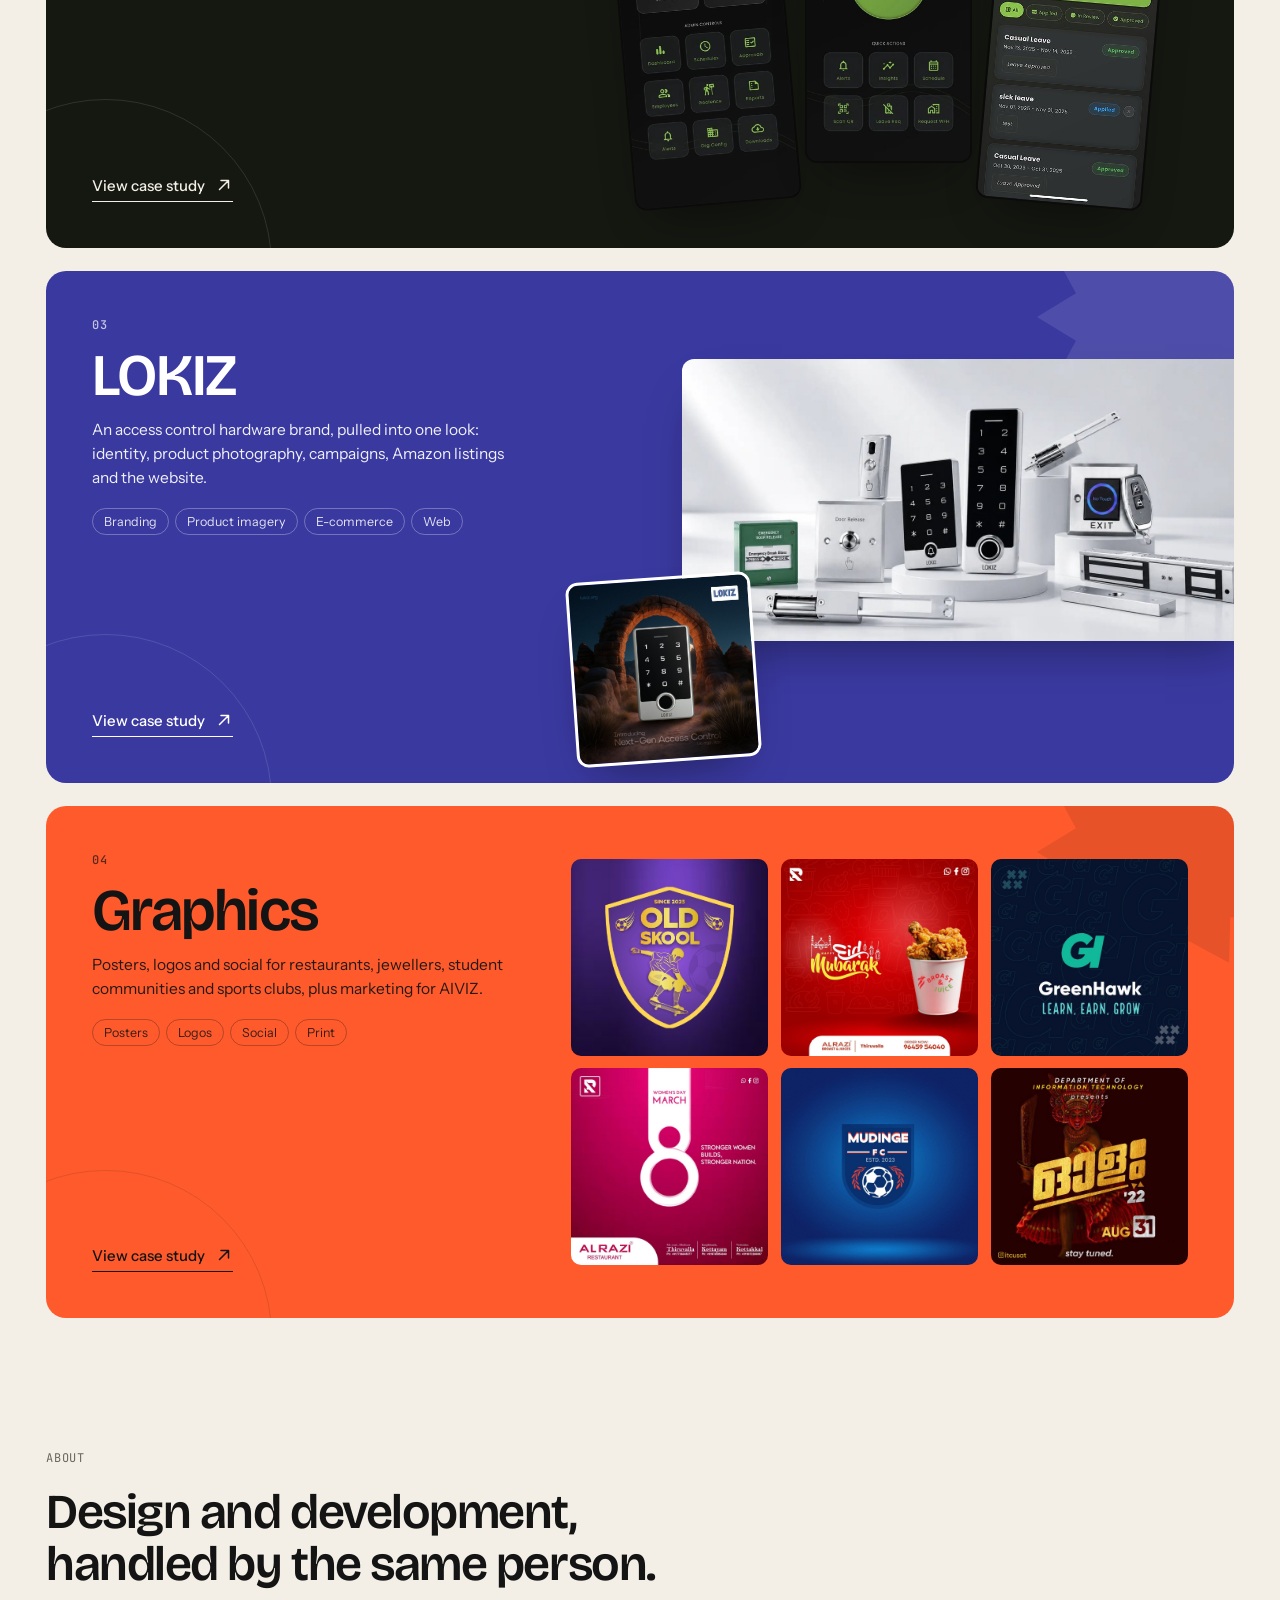
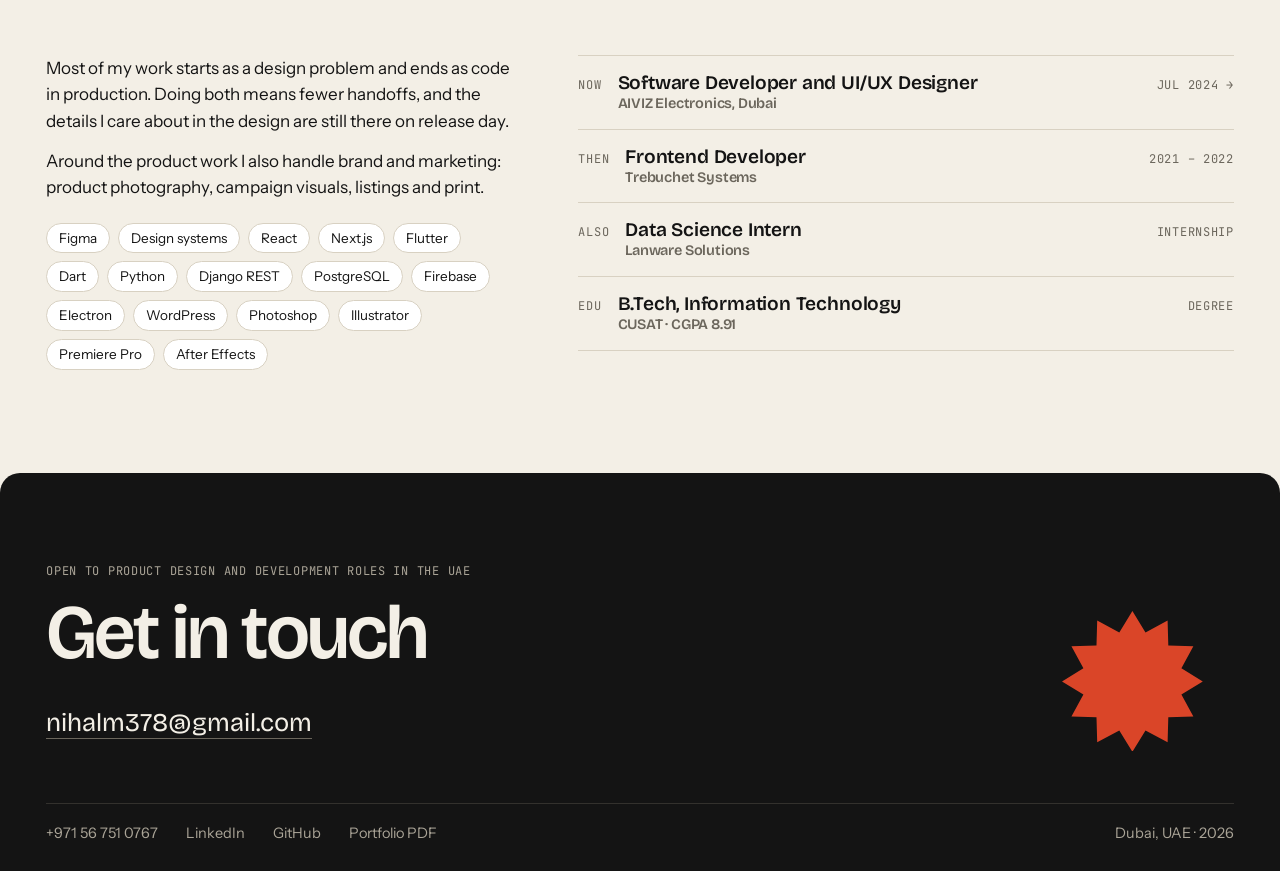
==== commit 6b84682f: "Restore shapes and motion in a restrained form" ====
--- a/index.html
+++ b/index.html
@@ -19,21 +19,23 @@
 </head>
 <body>
 <header class="nav"><div class="in">
- <a class="logo" href="index.html">Nihal Mohamed</a>
+ <a class="logo" href="index.html"><svg class="spark" viewBox="0 0 100 100" aria-hidden="true"><path d="M50 0C52 30 70 48 100 50C70 52 52 70 50 100C48 70 30 52 0 50C30 48 48 30 50 0Z" fill="currentColor"/></svg>Nihal Mohamed</a>
  <ul><li><a href="index.html#work">Work</a></li><li><a href="gymviz.html">GymViz</a></li><li><a href="aitime.html">AiTIME</a></li><li><a href="lokiz.html">LOKIZ</a></li><li><a href="studio.html">Graphics</a></li><li><a href="index.html#about">About</a></li></ul>
  <a class="cta" href="mailto:nihalm378@gmail.com">Contact</a>
 </div></header>
 <main>
 <div class="wrap">
 <section class="hero">
+ <svg class="badge" viewBox="0 0 200 200" aria-hidden="true"><defs><path id="c" d="M100,100 m-78,0 a78,78 0 1,1 156,0 a78,78 0 1,1 -156,0"/></defs><g class="spin"><text><textPath href="#c" startOffset="0">OPEN TO NEW ROLES · DUBAI · DESIGN + CODE · </textPath></text></g><path d="M100 62C102 86 114 98 138 100C114 102 102 114 100 138C98 114 86 102 62 100C86 98 98 86 100 62Z" fill="currentColor"/></svg>
  <span class="mono kick">Product designer and developer · Dubai</span>
- <h1>I design software products and build them end to end.</h1>
+ <h1>I design software products and build them end to end</h1>
  <div class="row">
   <p>I'm Nihal Mohamed. At AIVIZ Electronics I work on three products used by businesses across the UAE, covering the dashboards, the mobile apps and the websites.</p>
   <div class="acts"><a class="btn dark" href="#work">View work</a><a class="btn" href="Nihal_Mohamed_Portfolio.pdf">Download PDF</a><a class="btn" href="https://www.linkedin.com/in/nihal-mohamed-035715173" target="_blank" rel="noopener">LinkedIn</a></div>
  </div>
 </section>
 </div>
+<div class="mq" aria-hidden="true"><div><span>Product design</span><svg class="spark" viewBox="0 0 100 100" aria-hidden="true"><path d="M50 0C52 30 70 48 100 50C70 52 52 70 50 100C48 70 30 52 0 50C30 48 48 30 50 0Z" fill="currentColor"/></svg><span>UI/UX</span><svg class="spark" viewBox="0 0 100 100" aria-hidden="true"><path d="M50 0C52 30 70 48 100 50C70 52 52 70 50 100C48 70 30 52 0 50C30 48 48 30 50 0Z" fill="currentColor"/></svg><span>Flutter apps</span><svg class="spark" viewBox="0 0 100 100" aria-hidden="true"><path d="M50 0C52 30 70 48 100 50C70 52 52 70 50 100C48 70 30 52 0 50C30 48 48 30 50 0Z" fill="currentColor"/></svg><span>React</span><svg class="spark" viewBox="0 0 100 100" aria-hidden="true"><path d="M50 0C52 30 70 48 100 50C70 52 52 70 50 100C48 70 30 52 0 50C30 48 48 30 50 0Z" fill="currentColor"/></svg><span>Django</span><svg class="spark" viewBox="0 0 100 100" aria-hidden="true"><path d="M50 0C52 30 70 48 100 50C70 52 52 70 50 100C48 70 30 52 0 50C30 48 48 30 50 0Z" fill="currentColor"/></svg><span>Design systems</span><svg class="spark" viewBox="0 0 100 100" aria-hidden="true"><path d="M50 0C52 30 70 48 100 50C70 52 52 70 50 100C48 70 30 52 0 50C30 48 48 30 50 0Z" fill="currentColor"/></svg><span>Branding</span><svg class="spark" viewBox="0 0 100 100" aria-hidden="true"><path d="M50 0C52 30 70 48 100 50C70 52 52 70 50 100C48 70 30 52 0 50C30 48 48 30 50 0Z" fill="currentColor"/></svg><span>Product imagery</span><svg class="spark" viewBox="0 0 100 100" aria-hidden="true"><path d="M50 0C52 30 70 48 100 50C70 52 52 70 50 100C48 70 30 52 0 50C30 48 48 30 50 0Z" fill="currentColor"/></svg><span>Product design</span><svg class="spark" viewBox="0 0 100 100" aria-hidden="true"><path d="M50 0C52 30 70 48 100 50C70 52 52 70 50 100C48 70 30 52 0 50C30 48 48 30 50 0Z" fill="currentColor"/></svg><span>UI/UX</span><svg class="spark" viewBox="0 0 100 100" aria-hidden="true"><path d="M50 0C52 30 70 48 100 50C70 52 52 70 50 100C48 70 30 52 0 50C30 48 48 30 50 0Z" fill="currentColor"/></svg><span>Flutter apps</span><svg class="spark" viewBox="0 0 100 100" aria-hidden="true"><path d="M50 0C52 30 70 48 100 50C70 52 52 70 50 100C48 70 30 52 0 50C30 48 48 30 50 0Z" fill="currentColor"/></svg><span>React</span><svg class="spark" viewBox="0 0 100 100" aria-hidden="true"><path d="M50 0C52 30 70 48 100 50C70 52 52 70 50 100C48 70 30 52 0 50C30 48 48 30 50 0Z" fill="currentColor"/></svg><span>Django</span><svg class="spark" viewBox="0 0 100 100" aria-hidden="true"><path d="M50 0C52 30 70 48 100 50C70 52 52 70 50 100C48 70 30 52 0 50C30 48 48 30 50 0Z" fill="currentColor"/></svg><span>Design systems</span><svg class="spark" viewBox="0 0 100 100" aria-hidden="true"><path d="M50 0C52 30 70 48 100 50C70 52 52 70 50 100C48 70 30 52 0 50C30 48 48 30 50 0Z" fill="currentColor"/></svg><span>Branding</span><svg class="spark" viewBox="0 0 100 100" aria-hidden="true"><path d="M50 0C52 30 70 48 100 50C70 52 52 70 50 100C48 70 30 52 0 50C30 48 48 30 50 0Z" fill="currentColor"/></svg><span>Product imagery</span><svg class="spark" viewBox="0 0 100 100" aria-hidden="true"><path d="M50 0C52 30 70 48 100 50C70 52 52 70 50 100C48 70 30 52 0 50C30 48 48 30 50 0Z" fill="currentColor"/></svg></div></div>
 <div class="wrap" id="work">
  <div class="bar">
   <h2>Selected work</h2>
@@ -43,19 +45,19 @@
   <button class="chip" data-f="web" aria-pressed="false">Web</button>
   <button class="chip" data-f="brand" aria-pressed="false">Brand</button>
  </div>
-<a class="card rv" href="gymviz.html" data-roles="uiux mobile web" style="--c:#0c7a52;--t:#fff;--a:#c2f26b;--ai:#141414">
+<a class="card rv" href="gymviz.html" data-roles="uiux mobile web" style="--c:#0c7a52;--t:#fff;--a:#c2f26b;--ai:#141414"><svg class="star" viewBox="0 0 100 100" aria-hidden="true"><polygon points="50.0,0.0 59.3,15.2 75.0,6.7 75.5,24.5 93.3,25.0 84.8,40.7 100.0,50.0 84.8,59.3 93.3,75.0 75.5,75.5 75.0,93.3 59.3,84.8 50.0,100.0 40.7,84.8 25.0,93.3 24.5,75.5 6.7,75.0 15.2,59.3 0.0,50.0 15.2,40.7 6.7,25.0 24.5,24.5 25.0,6.7 40.7,15.2" fill="currentColor"/></svg><span class="ring"></span>
  <div class="txt"><span class="no mono">01</span><h3>GymViz</h3><p>A gym CRM for memberships, billing, finance, scheduling, marketing and sales. I redesigned the dashboard and built the front end, the member app and the site.</p><ul class="tags"><li>Product design</li><li>React</li><li>Flutter</li><li>iOS + Android</li></ul><span class="open">View case study <i><svg viewBox="0 0 24 24" fill="none" stroke="currentColor" stroke-width="2" stroke-linecap="round" stroke-linejoin="round" aria-hidden="true"><path d="M6 18L18 6M8 6h10v10"/></svg></i></span></div>
  <div class="media m-gym"><img class="dash" src="img/gymviz-dashboard-light.jpg" alt="GymViz dashboard" loading="eager"><img class="ph" src="img/gymviz-app-home.jpg" alt="GymViz member app" loading="eager"></div>
 </a>
-<a class="card rv" href="aitime.html" data-roles="uiux mobile web" style="--c:#151711;--t:#f3efe6;--a:#c2f26b;--ai:#141414">
+<a class="card rv" href="aitime.html" data-roles="uiux mobile web" style="--c:#151711;--t:#f3efe6;--a:#c2f26b;--ai:#141414"><svg class="star" viewBox="0 0 100 100" aria-hidden="true"><polygon points="50.0,0.0 59.3,15.2 75.0,6.7 75.5,24.5 93.3,25.0 84.8,40.7 100.0,50.0 84.8,59.3 93.3,75.0 75.5,75.5 75.0,93.3 59.3,84.8 50.0,100.0 40.7,84.8 25.0,93.3 24.5,75.5 6.7,75.0 15.2,59.3 0.0,50.0 15.2,40.7 6.7,25.0 24.5,24.5 25.0,6.7 40.7,15.2" fill="currentColor"/></svg><span class="ring"></span>
  <div class="txt"><span class="no mono">02</span><h3>AiTIME</h3><p>Attendance, shifts, leave and payroll connected to biometric devices. I designed the dashboard and took the mobile app from first screen to store release.</p><ul class="tags"><li>Dashboard design</li><li>UI/UX</li><li>Flutter</li><li>Django</li></ul><span class="open">View case study <i><svg viewBox="0 0 24 24" fill="none" stroke="currentColor" stroke-width="2" stroke-linecap="round" stroke-linejoin="round" aria-hidden="true"><path d="M6 18L18 6M8 6h10v10"/></svg></i></span></div>
  <div class="media m-ai"><img src="img/aitime-app-home.jpg" alt="AiTIME admin home" loading="lazy"><img src="img/aitime-app-punch.jpg" alt="AiTIME mark attendance" loading="lazy"><img src="img/aitime-app-leave.jpg" alt="AiTIME leave requests" loading="lazy"></div>
 </a>
-<a class="card rv" href="lokiz.html" data-roles="brand web" style="--c:#3a39a0;--t:#fff;--a:#ffd3c7;--ai:#141414">
+<a class="card rv" href="lokiz.html" data-roles="brand web" style="--c:#3a39a0;--t:#fff;--a:#ffd3c7;--ai:#141414"><svg class="star" viewBox="0 0 100 100" aria-hidden="true"><polygon points="50.0,0.0 59.3,15.2 75.0,6.7 75.5,24.5 93.3,25.0 84.8,40.7 100.0,50.0 84.8,59.3 93.3,75.0 75.5,75.5 75.0,93.3 59.3,84.8 50.0,100.0 40.7,84.8 25.0,93.3 24.5,75.5 6.7,75.0 15.2,59.3 0.0,50.0 15.2,40.7 6.7,25.0 24.5,24.5 25.0,6.7 40.7,15.2" fill="currentColor"/></svg><span class="ring"></span>
  <div class="txt"><span class="no mono">03</span><h3>LOKIZ</h3><p>An access control hardware brand, pulled into one look: identity, product photography, campaigns, Amazon listings and the website.</p><ul class="tags"><li>Branding</li><li>Product imagery</li><li>E-commerce</li><li>Web</li></ul><span class="open">View case study <i><svg viewBox="0 0 24 24" fill="none" stroke="currentColor" stroke-width="2" stroke-linecap="round" stroke-linejoin="round" aria-hidden="true"><path d="M6 18L18 6M8 6h10v10"/></svg></i></span></div>
  <div class="media m-lok"><img class="a" src="img/lokiz-range.jpg" alt="LOKIZ product range" loading="lazy"><img class="b" src="img/p-lokiz-nextgen.jpg" alt="LOKIZ campaign visual" loading="lazy"></div>
 </a>
-<a class="card rv" href="studio.html" data-roles="brand" style="--c:#ff5a2c;--t:#141414;--a:#141414;--ai:#fff">
+<a class="card rv" href="studio.html" data-roles="brand" style="--c:#ff5a2c;--t:#141414;--a:#141414;--ai:#fff"><svg class="star" viewBox="0 0 100 100" aria-hidden="true"><polygon points="50.0,0.0 59.3,15.2 75.0,6.7 75.5,24.5 93.3,25.0 84.8,40.7 100.0,50.0 84.8,59.3 93.3,75.0 75.5,75.5 75.0,93.3 59.3,84.8 50.0,100.0 40.7,84.8 25.0,93.3 24.5,75.5 6.7,75.0 15.2,59.3 0.0,50.0 15.2,40.7 6.7,25.0 24.5,24.5 25.0,6.7 40.7,15.2" fill="currentColor"/></svg><span class="ring"></span>
  <div class="txt"><span class="no mono">04</span><h3>Graphics</h3><p>Posters, logos and social for restaurants, jewellers, student communities and sports clubs, plus marketing for AIVIZ.</p><ul class="tags"><li>Posters</li><li>Logos</li><li>Social</li><li>Print</li></ul><span class="open">View case study <i><svg viewBox="0 0 24 24" fill="none" stroke="currentColor" stroke-width="2" stroke-linecap="round" stroke-linejoin="round" aria-hidden="true"><path d="M6 18L18 6M8 6h10v10"/></svg></i></span></div>
  <div class="media m-gfx"><img src="img/p-oldskool.jpg" alt="Old Skool badge" loading="lazy"><img src="img/p-eid-broast.jpg" alt="Eid poster" loading="lazy"><img src="img/p-greenhawk.jpg" alt="GreenHawk logo" loading="lazy"><img src="img/p-womensday.jpg" alt="Womens Day poster" loading="lazy"><img src="img/p-mudinge.jpg" alt="Mudinge FC crest" loading="lazy"><img src="img/p-onam.jpg" alt="Onam poster" loading="lazy"></div>
 </a>
@@ -80,7 +82,7 @@
 </section>
 </div>
 </main>
-<footer class="foot" id="contact"><div class="wrap">
+<footer class="foot" id="contact"><svg class="star" viewBox="0 0 100 100" aria-hidden="true"><polygon points="50.0,0.0 59.3,15.2 75.0,6.7 75.5,24.5 93.3,25.0 84.8,40.7 100.0,50.0 84.8,59.3 93.3,75.0 75.5,75.5 75.0,93.3 59.3,84.8 50.0,100.0 40.7,84.8 25.0,93.3 24.5,75.5 6.7,75.0 15.2,59.3 0.0,50.0 15.2,40.7 6.7,25.0 24.5,24.5 25.0,6.7 40.7,15.2" fill="currentColor"/></svg><div class="wrap">
  <div class="mono" style="color:#aaa497">Open to product design and development roles in the UAE</div>
  <h2>Get in touch</h2>
  <a class="mail" href="mailto:nihalm378@gmail.com">nihalm378@gmail.com</a>
--- a/style.css
+++ b/style.css
@@ -275,3 +275,44 @@
 .next svg{width:.5em;height:.5em}
 .next:hover i{transform:translate(.06em,-.06em)}
 @media (max-width:860px){.acts{justify-content:flex-start}.hero .row{grid-template-columns:1fr}.m-gfx{aspect-ratio:auto;margin:10px 0 0}.media.m-gfx img{position:static}}
+
+/* ---- balanced pass: shapes and motion, used sparingly ---- */
+.logo .spark{width:13px;height:13px;color:var(--hot)}
+.badge{position:absolute;right:0;top:clamp(40px,7vw,104px);width:clamp(84px,9vw,128px);color:var(--ink);opacity:.9}
+.badge text{font-size:14.5px;letter-spacing:.16em}
+.badge .spin{animation-duration:28s}
+.mq{transform:none;margin:0 0 clamp(28px,4vw,52px);padding:13px 0;background:transparent;color:var(--ink);border-top:1.5px solid var(--ink);border-bottom:1.5px solid var(--ink)}
+.mq div{animation-duration:44s;gap:22px;padding-right:22px}
+.mq span{font-size:clamp(15px,1.5vw,20px);font-weight:500;letter-spacing:-.01em}
+.mq .spark{width:.7em;height:.7em}
+.bar{border-top:0;padding-top:0}
+.card .star{width:clamp(150px,20vw,300px);right:-5%;top:-16%;opacity:.1;animation-duration:90s}
+.card .ring{width:clamp(180px,26vw,400px);height:clamp(180px,26vw,400px);left:-9%;bottom:-36%;opacity:.12;border-width:1.5px}
+.card:hover .star{opacity:.16}
+.card .star,.card .ring{transition:opacity .4s}
+.chero .star{width:clamp(180px,26vw,400px);right:-6%;top:-24%;opacity:.1;animation-duration:90s}
+.foot .star{width:clamp(96px,11vw,170px);right:6%;top:auto;bottom:30%;color:var(--hot);opacity:.95;animation-duration:70s}
+.about .big .spark{width:.5em;height:.5em;margin-left:.12em;animation:pulse 3.2s ease-in-out infinite}
+@keyframes pulse{50%{transform:scale(.72) rotate(45deg)}}
+.open i{transition:transform .3s cubic-bezier(.2,.8,.2,1)}
+.card{transition:transform .5s cubic-bezier(.2,.8,.2,1)}
+.card:hover{transform:translateY(-4px)}
+.media img{transition:transform .7s cubic-bezier(.2,.8,.2,1)}
+.m-gym .ph{transform:rotate(3deg)}
+.card:hover .m-gym .ph{transform:rotate(0) translateY(-10px)}
+.m-ai img:nth-child(1){transform:rotate(-5deg)}
+.m-ai img:nth-child(3){transform:rotate(5deg)}
+.card:hover .m-ai img:nth-child(1){transform:rotate(-7deg) translate(-6px,-6px)}
+.card:hover .m-ai img:nth-child(3){transform:rotate(7deg) translate(6px,-6px)}
+.m-lok .b{transform:rotate(-4deg);border:3px solid #fff}
+.card:hover .m-lok .b{transform:rotate(-1deg) translateY(-8px)}
+.hero h1{max-width:15ch}
+.hero h1::after{content:"";display:inline-block;width:.16em;height:.16em;border-radius:50%;background:var(--hot);margin-left:.06em}
+.chip{transition:all .18s}
+.chip:hover{border-color:var(--ink)}
+.kit span{transition:transform .2s,border-color .2s}
+.kit span:hover{transform:translateY(-2px)!important;border-color:var(--ink)}
+.masonry img{transition:transform .35s cubic-bezier(.2,.8,.2,1)}
+.masonry img:hover{transform:translateY(-4px)}
+@media (max-width:860px){.badge{display:none}.hero{padding-top:40px}.foot .star{width:84px;right:16px;bottom:auto;top:28px}}
+@media (prefers-reduced-motion:reduce){.about .big .spark{animation:none}}
